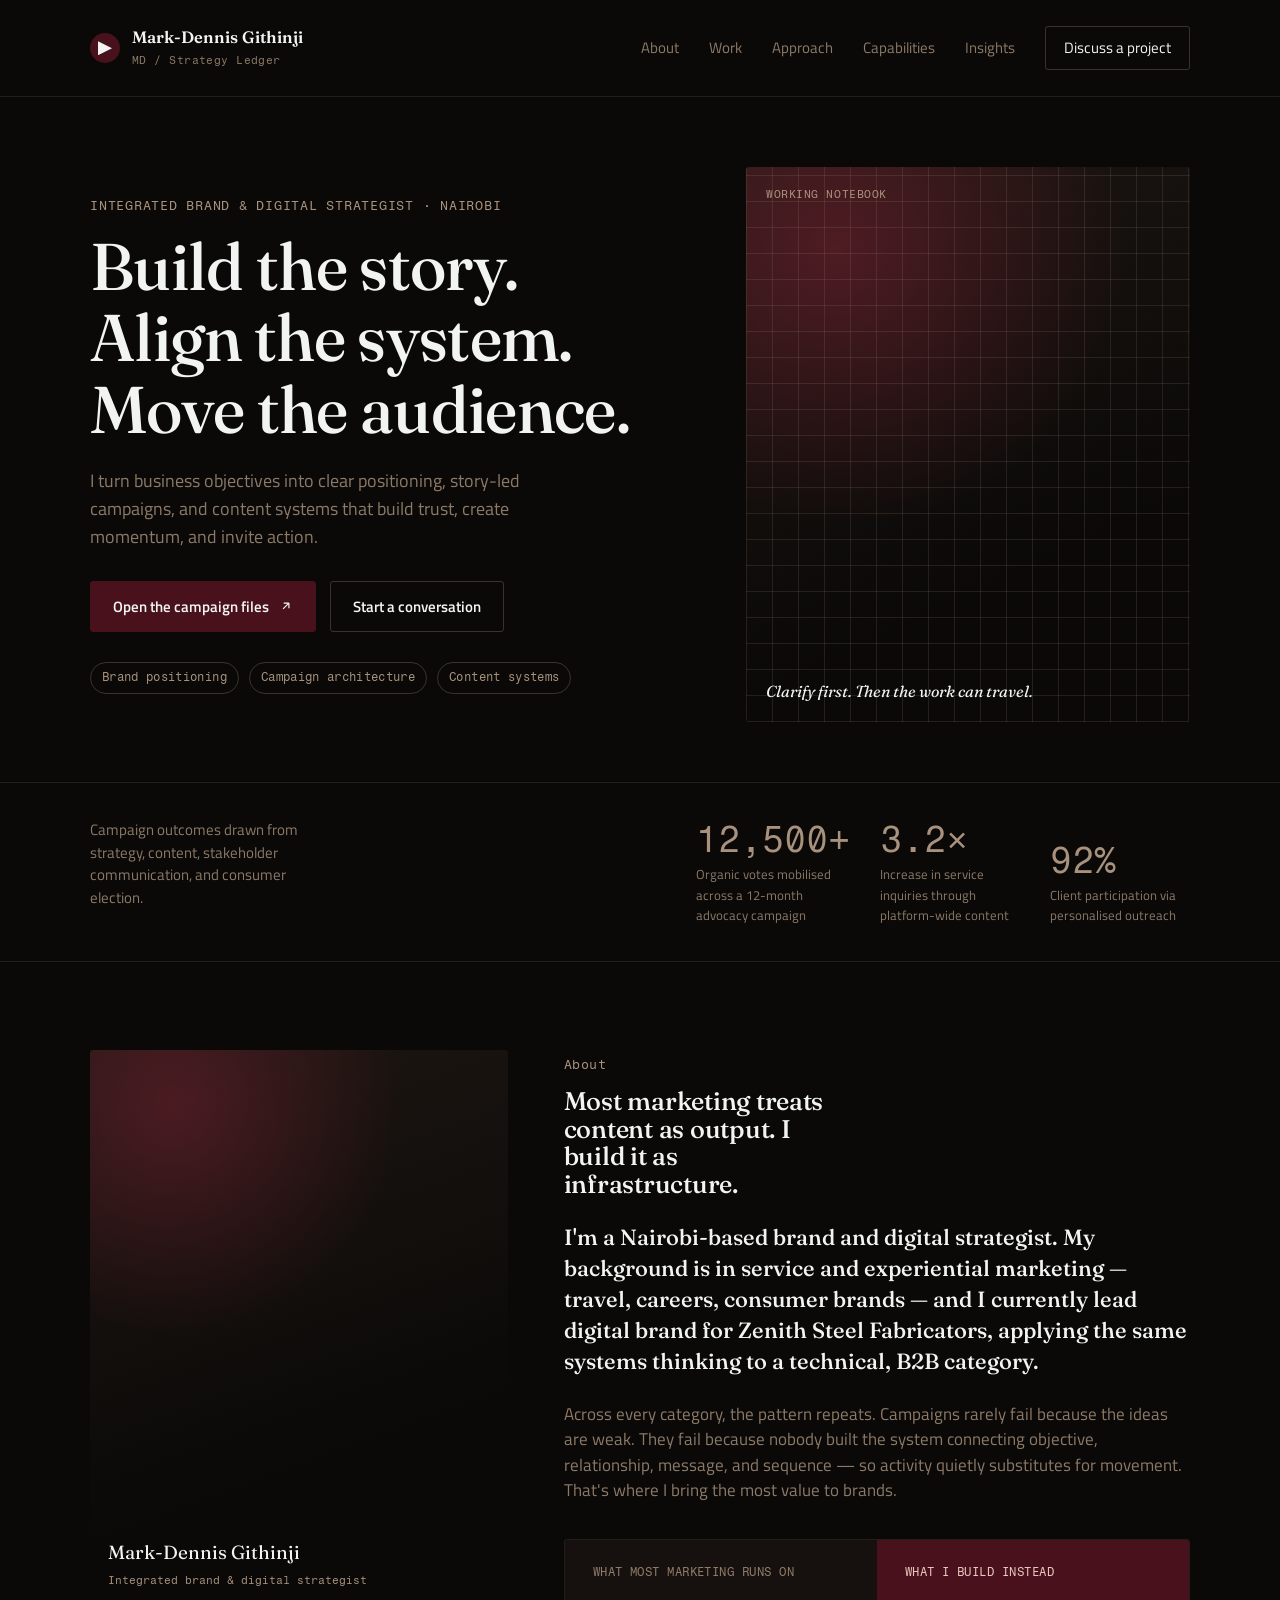
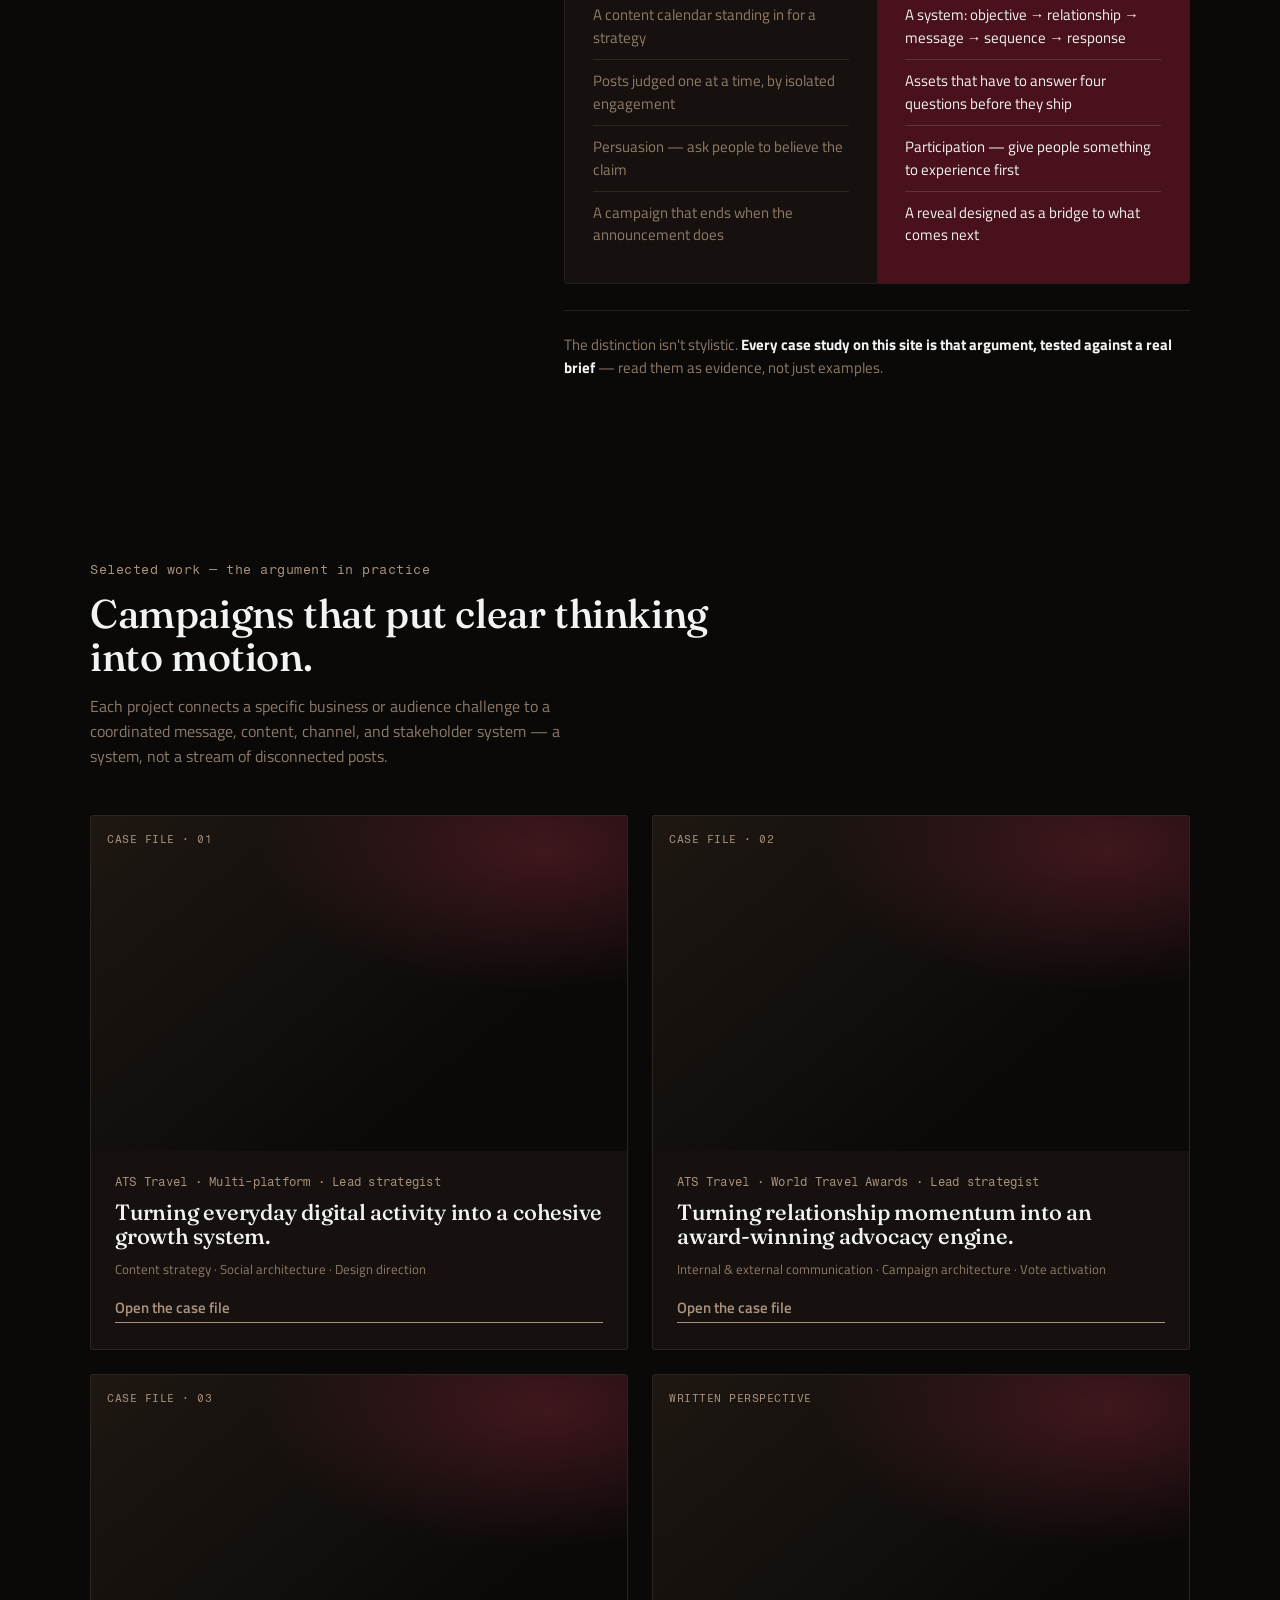
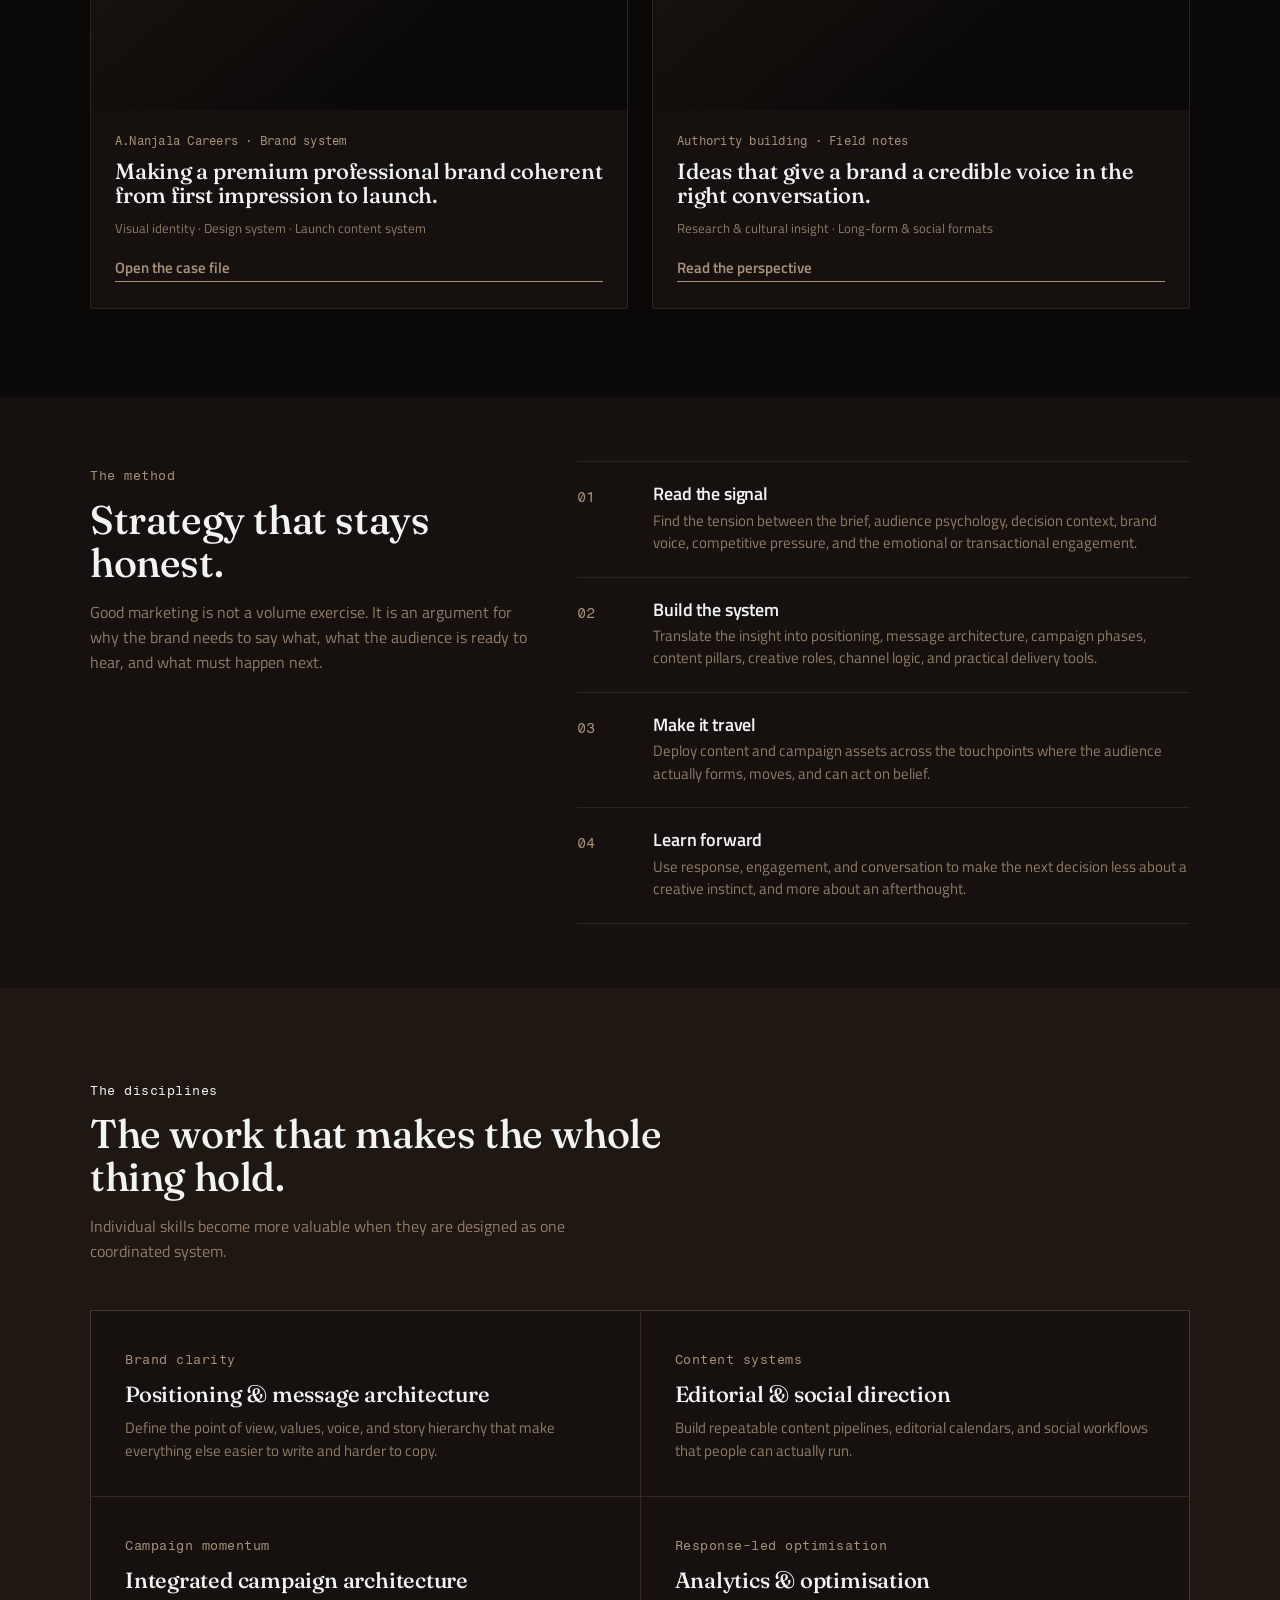
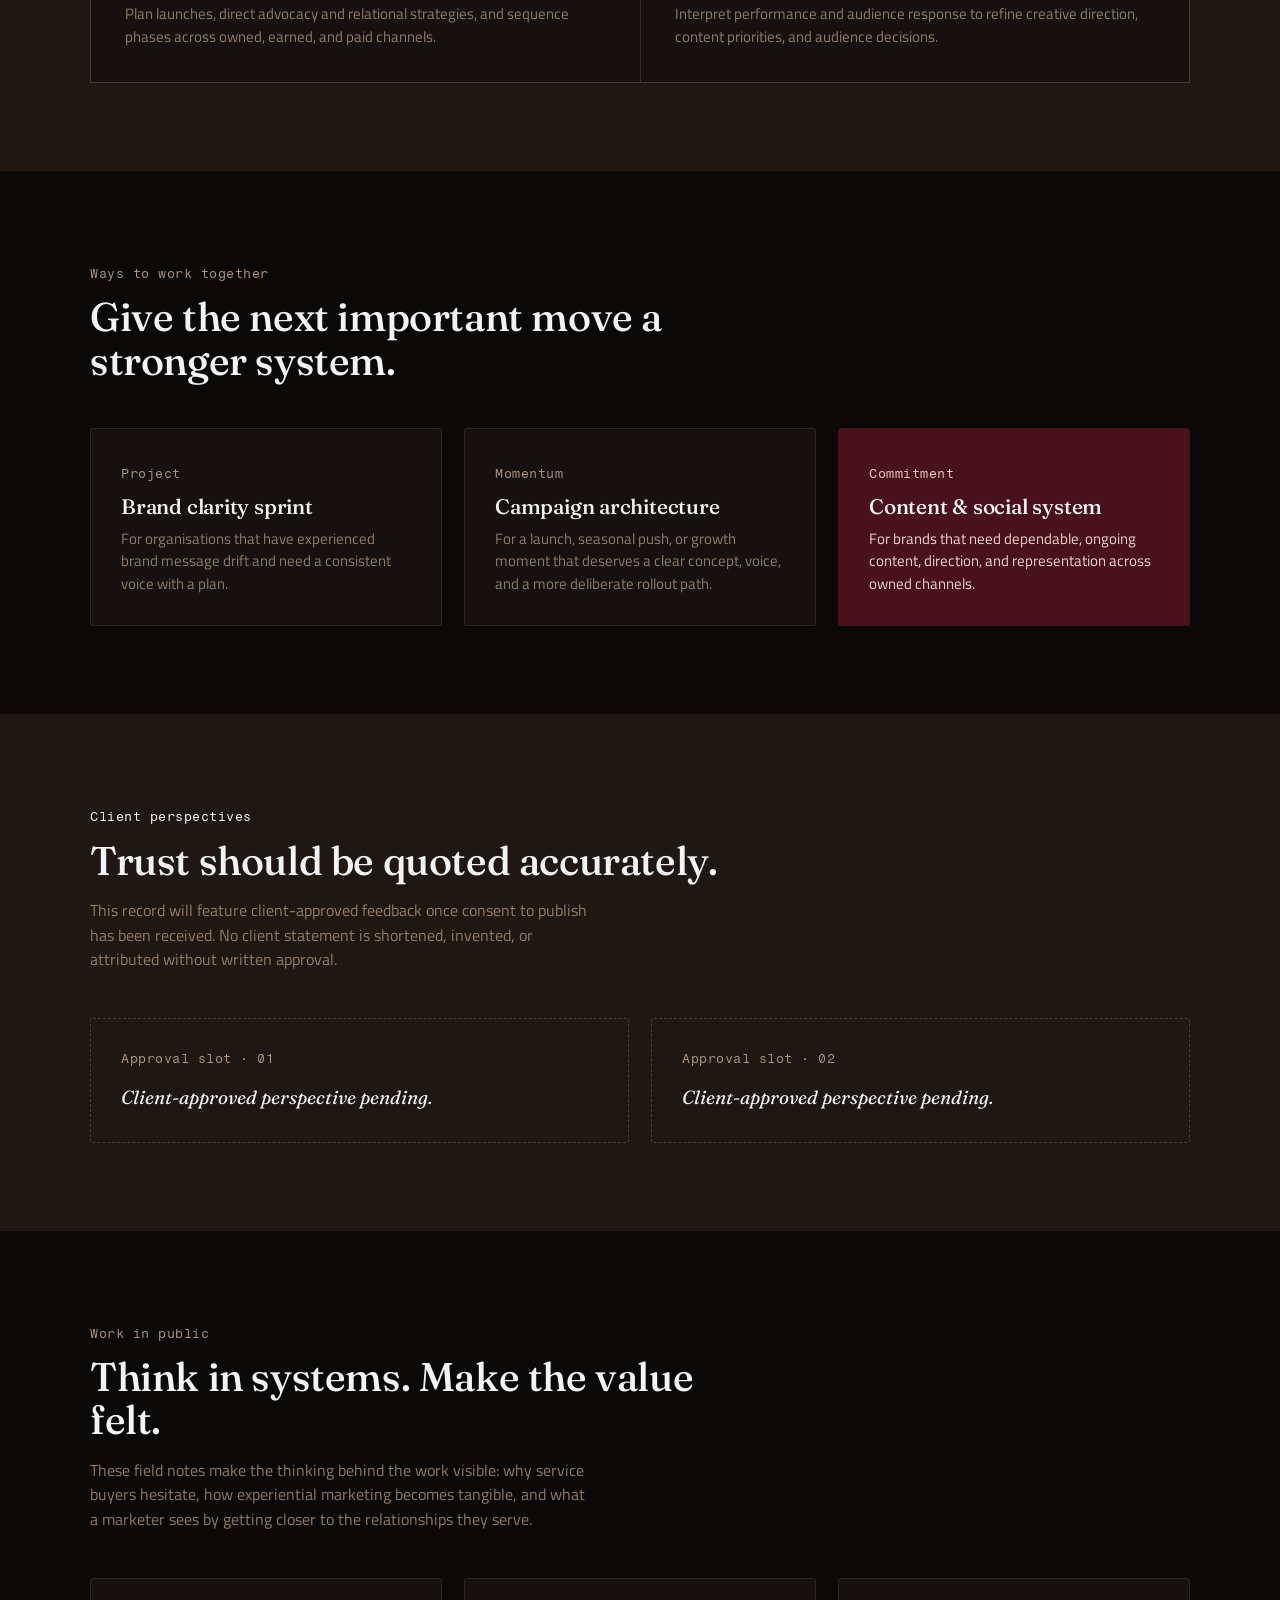
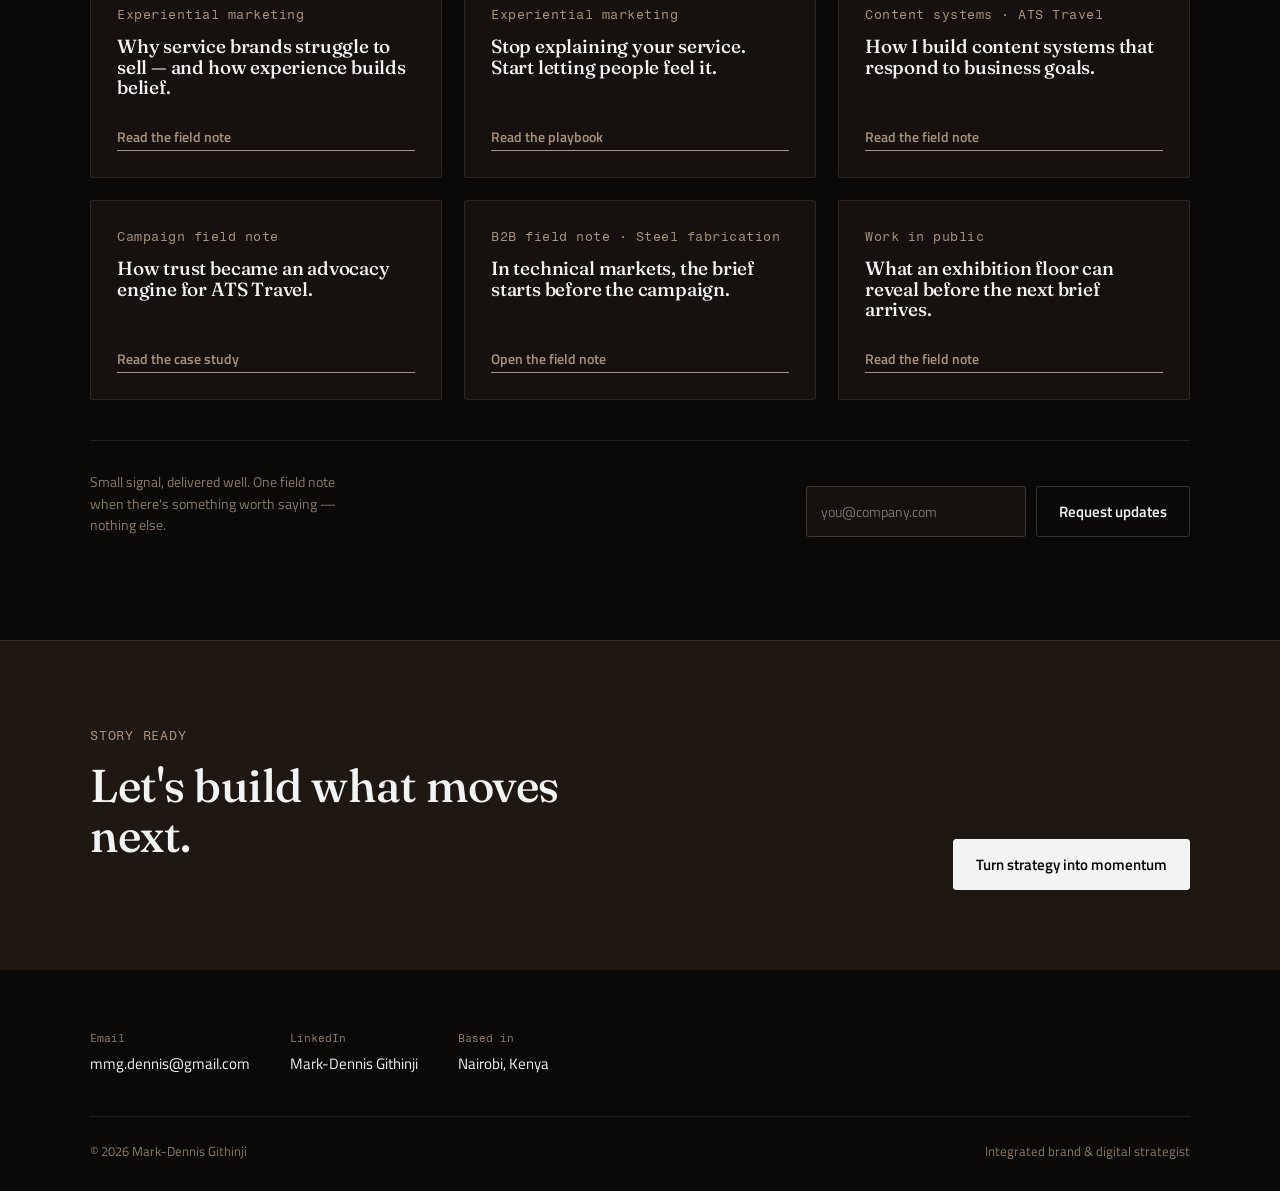
==== index.html @ 2096d9ed "Add files via upload" ====
<!DOCTYPE html>
<html lang="en">
<head>
<meta charset="UTF-8">
<meta name="viewport" content="width=device-width, initial-scale=1.0">
<link rel="icon" type="image/svg+xml" href="favicon.svg">
<title>Mark-Dennis Githinji — Integrated Brand &amp; Digital Strategist</title>
<meta name="description" content="Mark-Dennis Githinji is an integrated brand and digital strategist based in Nairobi, building positioning, story-led campaigns, and content systems that move audiences and hold up under scrutiny.">
<link rel="canonical" href="https://markdennisgithinji.com/">
<meta property="og:type" content="website">
<meta property="og:title" content="Mark-Dennis Githinji — Integrated Brand & Digital Strategist">
<meta property="og:description" content="Positioning, story-led campaigns, and content systems that build trust, create momentum, and invite action.">
<meta property="og:url" content="https://markdennisgithinji.com/">
<meta name="twitter:card" content="summary_large_image">
<link rel="stylesheet" href="styles.css">
<script type="application/ld+json">
{
  "@context": "https://schema.org",
  "@type": "Person",
  "name": "Mark-Dennis Githinji",
  "jobTitle": "Integrated Brand & Digital Strategist",
  "url": "https://markdennisgithinji.com/",
  "email": "mailto:mmg.dennis@gmail.com",
  "sameAs": ["https://www.linkedin.com/"]
}
</script>
</head>
<body>

<header class="site-header">
  <div class="wrap">
    <a href="index.html" class="brand">
      <span class="brand-mark" aria-hidden="true"></span>
      <span class="brand-text">
        <span class="brand-name">Mark-Dennis Githinji</span><br>
        <span class="brand-role">MD / Strategy Ledger</span>
      </span>
    </a>
    <nav class="main-nav" id="main-nav">
      <a href="#about">About</a>
      <a href="#work">Work</a>
      <a href="#approach">Approach</a>
      <a href="#capabilities">Capabilities</a>
      <a href="#insights">Insights</a>
      <a href="#contact" class="btn ghost" style="padding:10px 18px;">Discuss a project</a>
    </nav>
    <button class="nav-toggle" id="nav-toggle" aria-label="Toggle menu" aria-expanded="false" aria-controls="main-nav"><span></span></button>
  </div>
</header>

<section class="hero">
  <div class="wrap hero-grid">
    <div class="reveal">
      <p class="eyebrow" style="margin-bottom:16px;">Integrated brand &amp; digital strategist · Nairobi</p>
      <h1>Build the story.<br>Align the system.<br>Move the audience.</h1>
      <p class="hero-lede">I turn business objectives into clear positioning, story-led campaigns, and content systems that build trust, create momentum, and invite action.</p>
      <div class="hero-cta-row">
        <a href="#work" class="btn">Open the campaign files <svg viewBox="0 0 24 24" fill="none" stroke="currentColor" stroke-width="2"><path d="M7 17L17 7M17 7H8M17 7V16"/></svg></a>
        <a href="#contact" class="btn ghost">Start a conversation</a>
      </div>
      <div class="hero-tags">
        <span class="tag">Brand positioning</span>
        <span class="tag">Campaign architecture</span>
        <span class="tag">Content systems</span>
      </div>
    </div>
    <div class="hero-figure reveal d1">
      <span class="hero-figure-tag">Working notebook</span>
      <p class="hero-figure-note">Clarify first. Then the work can travel.</p>
    </div>
  </div>
</section>

<section class="evidence">
  <div class="wrap evidence-grid">
    <p class="evidence-intro">Campaign outcomes drawn from strategy, content, stakeholder communication, and consumer election.</p>
    <div class="stat reveal"><div class="stat-num" data-count="12500" data-suffix="+">12,500+</div><div class="stat-label">Organic votes mobilised across a 12-month advocacy campaign</div></div>
    <div class="stat reveal d1"><div class="stat-num" data-count="32" data-decimal="1" data-suffix="×">3.2×</div><div class="stat-label">Increase in service inquiries through platform-wide content</div></div>
    <div class="stat reveal d2"><div class="stat-num" data-count="92" data-suffix="%">92%</div><div class="stat-label">Client participation via personalised outreach</div></div>
  </div>
</section>

<section class="section" id="about">
  <div class="wrap about-row">
    <div class="about-figure reveal">
      <div class="about-figure-cap">
        <div class="name">Mark-Dennis Githinji</div>
        <div class="role">Integrated brand &amp; digital strategist</div>
      </div>
    </div>
    <div class="reveal d1">
      <span class="section-label">About</span>
      <h2 style="margin:12px 0 24px;max-width:16ch;">Most marketing treats content as output. I build it as infrastructure.</h2>
      <div class="about-bio">
        <p>I'm a Nairobi-based brand and digital strategist. My background is in service and experiential marketing — travel, careers, consumer brands — and I currently lead digital brand for Zenith Steel Fabricators, applying the same systems thinking to a technical, B2B category.</p>
        <p>Across every category, the pattern repeats. Campaigns rarely fail because the ideas are weak. They fail because nobody built the system connecting objective, relationship, message, and sequence — so activity quietly substitutes for movement. That's where I bring the most value to brands.</p>
      </div>

      <div class="contrast">
        <div class="contrast-col usual">
          <h4>What most marketing runs on</h4>
          <ul>
            <li>A content calendar standing in for a strategy</li>
            <li>Posts judged one at a time, by isolated engagement</li>
            <li>Persuasion — ask people to believe the claim</li>
            <li>A campaign that ends when the announcement does</li>
          </ul>
        </div>
        <div class="contrast-col mine">
          <h4>What I build instead</h4>
          <ul>
            <li>A system: objective → relationship → message → sequence → response</li>
            <li>Assets that have to answer four questions before they ship</li>
            <li>Participation — give people something to experience first</li>
            <li>A reveal designed as a bridge to what comes next</li>
          </ul>
        </div>
      </div>

      <p class="about-thesis-note">The distinction isn't stylistic. <strong>Every case study on this site is that argument, tested against a real brief</strong> — read them as evidence, not just examples.</p>
    </div>
  </div>
</section>

<section class="section" id="work">
  <div class="wrap">
    <div class="section-head">
      <span class="section-label">Selected work — the argument in practice</span>
      <h2>Campaigns that put clear thinking into motion.</h2>
      <p>Each project connects a specific business or audience challenge to a coordinated message, content, channel, and stakeholder system — a system, not a stream of disconnected posts.</p>
    </div>
    <div class="case-grid">

      <article class="case-tile reveal">
        <div class="case-tile-figure"><span class="case-tile-kicker">Case file · 01</span></div>
        <div class="case-tile-body">
          <span class="case-tile-client">ATS Travel · Multi-platform · Lead strategist</span>
          <h3>Turning everyday digital activity into a cohesive growth system.</h3>
          <p class="case-tile-tags">Content strategy · Social architecture · Design direction</p>
          <a href="work/ats-travel-digital.html" class="text-link">Open the case file</a>
        </div>
      </article>

      <article class="case-tile reveal d1">
        <div class="case-tile-figure"><span class="case-tile-kicker">Case file · 02</span></div>
        <div class="case-tile-body">
          <span class="case-tile-client">ATS Travel · World Travel Awards · Lead strategist</span>
          <h3>Turning relationship momentum into an award-winning advocacy engine.</h3>
          <p class="case-tile-tags">Internal &amp; external communication · Campaign architecture · Vote activation</p>
          <a href="work/ats-travel.html" class="text-link">Open the case file</a>
        </div>
      </article>

      <article class="case-tile reveal d2">
        <div class="case-tile-figure"><span class="case-tile-kicker">Case file · 03</span></div>
        <div class="case-tile-body">
          <span class="case-tile-client">A.Nanjala Careers · Brand system</span>
          <h3>Making a premium professional brand coherent from first impression to launch.</h3>
          <p class="case-tile-tags">Visual identity · Design system · Launch content system</p>
          <a href="work/a-nanjala-careers.html" class="text-link">Open the case file</a>
        </div>
      </article>

      <article class="case-tile reveal d3">
        <div class="case-tile-figure"><span class="case-tile-kicker">Written perspective</span></div>
        <div class="case-tile-body">
          <span class="case-tile-client">Authority building · Field notes</span>
          <h3>Ideas that give a brand a credible voice in the right conversation.</h3>
          <p class="case-tile-tags">Research &amp; cultural insight · Long-form &amp; social formats</p>
          <a href="#insights" class="text-link">Read the perspective</a>
        </div>
      </article>

    </div>
  </div>
</section>

<section class="section tight on-paper-dim" id="approach">
  <div class="wrap method-row">
    <div class="section-head reveal" style="margin-bottom:0;">
      <span class="section-label">The method</span>
      <h2>Strategy that stays honest.</h2>
      <p>Good marketing is not a volume exercise. It is an argument for why the brand needs to say what, what the audience is ready to hear, and what must happen next.</p>
    </div>
    <div class="method-list reveal d1">
      <div class="method-item"><span class="method-num">01</span><div><h4>Read the signal</h4><p>Find the tension between the brief, audience psychology, decision context, brand voice, competitive pressure, and the emotional or transactional engagement.</p></div></div>
      <div class="method-item"><span class="method-num">02</span><div><h4>Build the system</h4><p>Translate the insight into positioning, message architecture, campaign phases, content pillars, creative roles, channel logic, and practical delivery tools.</p></div></div>
      <div class="method-item"><span class="method-num">03</span><div><h4>Make it travel</h4><p>Deploy content and campaign assets across the touchpoints where the audience actually forms, moves, and can act on belief.</p></div></div>
      <div class="method-item"><span class="method-num">04</span><div><h4>Learn forward</h4><p>Use response, engagement, and conversation to make the next decision less about a creative instinct, and more about an afterthought.</p></div></div>
    </div>
  </div>
</section>

<section class="section on-navy" id="capabilities">
  <div class="wrap">
    <div class="section-head">
      <span class="section-label" style="color:var(--soft-on-navy);">The disciplines</span>
      <h2>The work that makes the whole thing hold.</h2>
      <p>Individual skills become more valuable when they are designed as one coordinated system.</p>
    </div>
    <div class="card-grid-2">
      <div class="card reveal">
        <span class="section-label">Brand clarity</span>
        <h3>Positioning &amp; message architecture</h3>
        <p>Define the point of view, values, voice, and story hierarchy that make everything else easier to write and harder to copy.</p>
      </div>
      <div class="card reveal d1">
        <span class="section-label">Content systems</span>
        <h3>Editorial &amp; social direction</h3>
        <p>Build repeatable content pipelines, editorial calendars, and social workflows that people can actually run.</p>
      </div>
      <div class="card reveal d2">
        <span class="section-label">Campaign momentum</span>
        <h3>Integrated campaign architecture</h3>
        <p>Plan launches, direct advocacy and relational strategies, and sequence phases across owned, earned, and paid channels.</p>
      </div>
      <div class="card reveal d3">
        <span class="section-label">Response-led optimisation</span>
        <h3>Analytics &amp; optimisation</h3>
        <p>Interpret performance and audience response to refine creative direction, content priorities, and audience decisions.</p>
      </div>
    </div>
  </div>
</section>

<section class="section">
  <div class="wrap">
    <div class="section-head">
      <span class="section-label">Ways to work together</span>
      <h2>Give the next important move a stronger system.</h2>
    </div>
    <div class="engage-grid">
      <div class="engage-card reveal">
        <span class="section-label">Project</span>
        <h3>Brand clarity sprint</h3>
        <p>For organisations that have experienced brand message drift and need a consistent voice with a plan.</p>
      </div>
      <div class="engage-card reveal d1">
        <span class="section-label">Momentum</span>
        <h3>Campaign architecture</h3>
        <p>For a launch, seasonal push, or growth moment that deserves a clear concept, voice, and a more deliberate rollout path.</p>
      </div>
      <div class="engage-card feature reveal d2">
        <span class="section-label">Commitment</span>
        <h3>Content &amp; social system</h3>
        <p>For brands that need dependable, ongoing content, direction, and representation across owned channels.</p>
      </div>
    </div>
  </div>
</section>

<section class="section on-navy">
  <div class="wrap">
    <div class="section-head">
      <span class="section-label" style="color:var(--soft-on-navy);">Client perspectives</span>
      <h2>Trust should be quoted accurately.</h2>
      <p>This record will feature client-approved feedback once consent to publish has been received. No client statement is shortened, invented, or attributed without written approval.</p>
    </div>
    <div class="testi-grid">
      <div class="testi-card reveal">
        <span class="section-label">Approval slot · 01</span>
        <p>Client-approved perspective pending.</p>
      </div>
      <div class="testi-card reveal d1">
        <span class="section-label">Approval slot · 02</span>
        <p>Client-approved perspective pending.</p>
      </div>
    </div>
  </div>
</section>

<section class="section" id="insights">
  <div class="wrap">
    <div class="section-head">
      <span class="section-label">Work in public</span>
      <h2>Think in systems. Make the value felt.</h2>
      <p>These field notes make the thinking behind the work visible: why service buyers hesitate, how experiential marketing becomes tangible, and what a marketer sees by getting closer to the relationships they serve.</p>
    </div>
    <div class="insight-grid">
      <article class="insight-tile reveal">
        <span class="section-label">Experiential marketing</span>
        <h3>Why service brands struggle to sell — and how experience builds belief.</h3>
        <a href="insights/belief-loop-service-marketing.html" class="text-link">Read the field note</a>
      </article>
      <article class="insight-tile reveal d1">
        <span class="section-label">Experiential marketing</span>
        <h3>Stop explaining your service. Start letting people feel it.</h3>
        <a href="insights/six-step-experiential-playbook.html" class="text-link">Read the playbook</a>
      </article>
      <article class="insight-tile reveal d2">
        <span class="section-label">Content systems · ATS Travel</span>
        <h3>How I build content systems that respond to business goals.</h3>
        <a href="insights/content-systems-business-goals.html" class="text-link">Read the field note</a>
      </article>
      <article class="insight-tile reveal d3">
        <span class="section-label">Campaign field note</span>
        <h3>How trust became an advocacy engine for ATS Travel.</h3>
        <a href="work/ats-travel.html" class="text-link">Read the case study</a>
      </article>
      <article class="insight-tile reveal">
        <span class="section-label">B2B field note · Steel fabrication</span>
        <h3>In technical markets, the brief starts before the campaign.</h3>
        <a href="insights/steel-fabrication-field-note.html" class="text-link">Open the field note</a>
      </article>
      <article class="insight-tile reveal d1">
        <span class="section-label">Work in public</span>
        <h3>What an exhibition floor can reveal before the next brief arrives.</h3>
        <a href="insights/steel-fabrication-field-note.html" class="text-link">Read the field note</a>
      </article>
    </div>

    <div class="signal-row">
      <p>Small signal, delivered well. One field note when there's something worth saying — nothing else.</p>
      <form class="signal-form" id="signal-form">
        <input type="email" required placeholder="you@company.com" aria-label="Email address">
        <button type="submit" class="btn ghost">Request updates</button>
        <span class="form-note" id="signal-note">Noted — thank you.</span>
      </form>
    </div>
  </div>
</section>

<section class="closing" id="contact">
  <div class="wrap">
    <span class="eyebrow">Story ready</span>
    <div class="closing-row reveal">
      <h2>Let's build what moves next.</h2>
      <a href="mailto:mmg.dennis@gmail.com" class="btn on-rust">Turn strategy into momentum</a>
    </div>
  </div>
</section>

<section class="contact-strip">
  <div class="wrap">
    <div class="contact-row">
      <div><span class="contact-label">Email</span><a href="mailto:mmg.dennis@gmail.com">mmg.dennis@gmail.com</a></div>
      <div><span class="contact-label">LinkedIn</span><a href="#">Mark-Dennis Githinji</a></div>
      <div><span class="contact-label">Based in</span>Nairobi, Kenya</div>
    </div>
    <div class="site-footer">
      <span>© 2026 Mark-Dennis Githinji</span>
      <span>Integrated brand &amp; digital strategist</span>
    </div>
  </div>
</section>

<script src="script.js"></script>
</body>
</html>
---- styles.css ----
/* ============================================================
   MARK-DENNIS GITHINJI — STRATEGY LEDGER (dark direction)
   Shared design system. One file, every page reads it.
   ============================================================ */

@import url('https://fonts.googleapis.com/css2?family=Fraunces:ital,opsz,wght@0,9..144,400;0,9..144,500;0,9..144,600;0,9..144,700;0,9..144,900;1,9..144,500&family=Titillium+Web:wght@400;600;700&family=Fragment+Mono&display=swap');

:root{
  --bg: #0A0908;          /* base background, everywhere */
  --panel1: #16110E;      /* first elevation — cards, alternating sections */
  --panel2: #1E1712;      /* second elevation — deeper panels, framework boxes */
  --bone: #F2F4F3;        /* primary text on dark */
  --muted: #A9927D;       /* Grullo — accent text: labels, links, numbers */
  --muted-dim: rgba(169,146,125,0.82); /* Grullo, dimmed — secondary body copy (legible on near-black; Umber itself is too dark for text) */
  --umber: #5E503F;       /* Umber — structural only: hairlines, dividers. Never used for text. */
  --wine: #49111C;        /* Dark Sienna — fills: buttons, blocks, rare accents */
  --wine-bright: #7A2233; /* hover state for wine fills */
  --hair: rgba(169,146,125,0.16);   /* hairline borders, grullo-tinted */
  --hair-strong: rgba(169,146,125,0.30);

  --serif: 'Fraunces', Georgia, serif;
  --sans: 'Titillium Web', -apple-system, Segoe UI, sans-serif;
  --mono: 'Fragment Mono', 'SF Mono', monospace;

  --wrap: 1180px;
  --radius: 3px;
}

*{ box-sizing: border-box; }
html{ scroll-behavior: smooth; }
@media (prefers-reduced-motion: reduce){
  html{ scroll-behavior: auto; }
  *{ animation-duration: .001ms !important; transition-duration: .001ms !important; }
}

body{
  margin: 0;
  background: var(--bg);
  color: var(--bone);
  font-family: var(--sans);
  font-size: 17px;
  line-height: 1.55;
  -webkit-font-smoothing: antialiased;
}

img{ max-width: 100%; display: block; }
a{ color: inherit; text-decoration: none; }
a:focus-visible, button:focus-visible, input:focus-visible{
  outline: 2px solid var(--muted);
  outline-offset: 3px;
}

h1,h2,h3,h4{
  font-family: var(--serif);
  font-weight: 500;
  line-height: 1.08;
  margin: 0;
  letter-spacing: -0.01em;
  color: var(--bone);
}
p{ margin: 0 0 1.1em; }
p:last-child{ margin-bottom: 0; }

.wrap{ max-width: var(--wrap); margin: 0 auto; padding: 0 40px; }
@media (max-width: 720px){ .wrap{ padding: 0 22px; } }

.eyebrow{
  font-family: var(--mono);
  font-size: 12.5px;
  letter-spacing: 0.06em;
  text-transform: uppercase;
  color: var(--muted);
}
.section-label{
  font-family: var(--mono);
  font-size: 12.5px;
  color: var(--muted);
  letter-spacing: 0.04em;
}

/* ---------- scroll reveal ---------- */
.reveal{ opacity: 0; transform: translateY(26px); transition: opacity .7s ease, transform .7s ease; }
.reveal.in{ opacity: 1; transform: translateY(0); }
.reveal.d1{ transition-delay: .08s; }
.reveal.d2{ transition-delay: .16s; }
.reveal.d3{ transition-delay: .24s; }
.reveal.d4{ transition-delay: .32s; }

/* ---------- buttons ---------- */
.btn{
  display: inline-flex; align-items: center; gap: 10px;
  font-family: var(--sans); font-size: 15px; font-weight: 600;
  padding: 13px 22px; border-radius: var(--radius);
  border: 1px solid var(--wine); background: var(--wine); color: var(--bone);
  cursor: pointer;
  transition: background .15s ease, color .15s ease, border-color .15s ease;
}
.btn:hover{ background: var(--wine-bright); border-color: var(--wine-bright); }
.btn.ghost{ background: transparent; color: var(--bone); border-color: var(--hair-strong); }
.btn.ghost:hover{ background: var(--bone); color: var(--bg); border-color: var(--bone); }
.btn.on-rust{ background: var(--bone); border-color: var(--bone); color: var(--bg); }
.btn.on-rust:hover{ background: var(--muted); border-color: var(--muted); color: var(--bg); }
.btn svg{ width: 14px; height: 14px; transition: transform .15s ease; }
.btn:hover svg{ transform: translate(2px,-2px); }

.text-link{
  display: inline-flex; align-items: center; gap: 7px;
  font-weight: 600; font-size: 14.5px;
  border-bottom: 1px solid currentColor; padding-bottom: 2px;
  color: var(--muted);
}

/* ---------- header ---------- */
.site-header{ padding: 26px 0; border-bottom: 1px solid var(--hair); }
.site-header .wrap{ display: flex; align-items: center; justify-content: space-between; gap: 24px; }
.brand{ display: flex; align-items: center; gap: 12px; }
.brand-mark{ width: 30px; height: 30px; background: var(--wine); border-radius: 50%; flex-shrink: 0; position: relative; }
.brand-mark::after{ content:''; position:absolute; inset: 8px; background: var(--bone); clip-path: polygon(0 0, 100% 50%, 0 100%); }
.brand-text{ line-height: 1.25; }
.brand-name{ font-family: var(--serif); font-size: 16.5px; font-weight: 600; }
.brand-role{ font-family: var(--mono); font-size: 11px; color: var(--muted-dim); letter-spacing: .04em; }
.brand-role a{ color: inherit; }
.brand-role a:hover{ color: var(--muted); }

.main-nav{ display: flex; align-items: center; gap: 30px; }
.main-nav a{ font-size: 14.5px; font-weight: 500; color: var(--muted-dim); }
.main-nav a:hover{ color: var(--bone); }
.nav-toggle{ display: none; background: none; border: none; cursor: pointer; width: 34px; height: 34px; padding: 0; }
.nav-toggle span, .nav-toggle::before, .nav-toggle::after{
  content: ''; display: block; height: 2px; background: var(--bone); margin: 7px 6px;
  transition: transform .2s ease, opacity .2s ease;
}
.back-link{ display: inline-flex; align-items: center; gap: 8px; font-size: 14px; font-weight: 500; color: var(--muted-dim); }
.back-link:hover{ color: var(--muted); }

@media (max-width: 780px){
  .main-nav{
    position: fixed; inset: 0 0 auto 0; top: 78px; background: var(--bg);
    flex-direction: column; align-items: flex-start; padding: 24px 22px 30px;
    border-bottom: 1px solid var(--hair);
    transform: translateY(-8px); opacity: 0; visibility: hidden;
    transition: opacity .18s ease, transform .18s ease, visibility .18s;
  }
  .main-nav.open{ opacity: 1; visibility: visible; transform: translateY(0); }
  .main-nav a{ padding: 8px 0; font-size: 17px; }
  .nav-toggle{ display: block; }
}

/* ---------- hero (home) ---------- */
.hero{ padding: 70px 0 60px; }
.hero-grid{ display: grid; grid-template-columns: 1.15fr 0.85fr; gap: 56px; align-items: center; }
.hero h1{ font-size: clamp(40px, 5.6vw, 66px); margin-bottom: 22px; }
.hero-lede{ font-size: 18px; color: var(--muted-dim); max-width: 46ch; margin-bottom: 30px; }
.hero-cta-row{ display: flex; gap: 14px; flex-wrap: wrap; margin-bottom: 30px; }
.hero-tags{ display: flex; gap: 10px; flex-wrap: wrap; }
.tag{ font-family: var(--mono); font-size: 11.5px; letter-spacing: .03em; padding: 6px 11px; border: 1px solid var(--hair-strong); border-radius: 20px; color: var(--muted); }
.hero-figure{
  aspect-ratio: 4/5; border-radius: var(--radius); position: relative; overflow: hidden;
  background: radial-gradient(120% 90% at 20% 15%, rgba(122,34,51,.55), transparent 55%), linear-gradient(155deg, var(--panel2), var(--bg) 70%);
}
.hero-figure::before{
  content:''; position:absolute; inset:0;
  background-image: repeating-linear-gradient(0deg, var(--hair) 0px, var(--hair) 1px, transparent 1px, transparent 26px),
                     repeating-linear-gradient(90deg, var(--hair) 0px, var(--hair) 1px, transparent 1px, transparent 26px);
}
.hero-figure-note{ position: absolute; left: 20px; right: 20px; bottom: 20px; color: var(--bone); font-family: var(--serif); font-style: italic; font-size: 16px; line-height: 1.35; }
.hero-figure-tag{ position: absolute; top: 20px; left: 20px; font-family: var(--mono); font-size: 10.5px; letter-spacing: .05em; color: var(--muted); text-transform: uppercase; }

/* ---------- evidence bar ---------- */
.evidence{ border-top: 1px solid var(--hair); border-bottom: 1px solid var(--hair); padding: 36px 0; }
.evidence-grid{ display: grid; grid-template-columns: 1fr repeat(3, auto); gap: 30px; align-items: end; }
.evidence-intro{ max-width: 30ch; color: var(--muted-dim); font-size: 14.5px; }
.stat{ text-align: left; }
.stat-num{ font-family: var(--mono); font-size: clamp(28px,3vw,36px); color: var(--muted); line-height: 1; }
.stat-label{ font-size: 13px; color: var(--muted-dim); max-width: 20ch; margin-top: 6px; }
@media (max-width: 860px){ .evidence-grid{ grid-template-columns: 1fr 1fr; } .evidence-intro{ grid-column: 1 / -1; max-width: none; } }

/* ---------- generic section ---------- */
.section{ padding: 88px 0; }
.section.tight{ padding: 64px 0; }
.section-head{ max-width: 640px; margin-bottom: 46px; }
.section-head h2{ font-size: clamp(28px,3.4vw,40px); margin-top: 10px; }
.section-head p{ color: var(--muted-dim); margin-top: 16px; font-size: 16px; max-width: 56ch; }
.section.on-navy{ background: var(--panel2); }
.section.on-paper-dim{ background: var(--panel1); }

/* ---------- about ---------- */
.about-row{ display: grid; grid-template-columns: 0.8fr 1.2fr; gap: 56px; align-items: start; }
.about-figure{
  aspect-ratio: 3/4; border-radius: var(--radius); position: relative; overflow: hidden;
  background: radial-gradient(90% 70% at 20% 10%, rgba(122,34,51,.5), transparent 60%), linear-gradient(160deg, var(--panel2), var(--bg) 70%);
}
.about-figure-cap{ position:absolute; left:18px; bottom:18px; right: 18px; color: var(--bone); }
.about-figure-cap .name{ font-family: var(--serif); font-size: 19px; }
.about-figure-cap .role{ font-family: var(--mono); font-size: 11px; color: var(--muted); margin-top: 4px; }
.about-bio p{ font-size: 16.5px; color: var(--muted-dim); }
.about-bio p:first-child{ font-family: var(--serif); font-size: 22px; color: var(--bone); font-weight: 500; line-height: 1.4; }
.about-thesis-note{ font-size: 15px; color: var(--muted-dim); margin-top: 26px; padding-top: 22px; border-top: 1px solid var(--hair); }
.about-thesis-note strong{ color: var(--bone); }

.contrast{ display: grid; grid-template-columns: 1fr 1fr; margin-top: 36px; border: 1px solid var(--hair); border-radius: var(--radius); overflow: hidden; }
.contrast-col{ padding: 26px 28px; }
.contrast-col.usual{ background: var(--panel1); }
.contrast-col.mine{ background: var(--wine); }
.contrast-col h4{ font-family: var(--mono); font-size: 11.5px; letter-spacing: .04em; text-transform: uppercase; margin-bottom: 16px; }
.contrast-col.usual h4{ color: var(--muted-dim); }
.contrast-col.mine h4{ color: #E9C6BF; }
.contrast-col ul{ margin: 0; padding: 0; list-style: none; }
.contrast-col li{ font-size: 14.5px; padding: 10px 0; border-top: 1px solid var(--hair); }
.contrast-col.mine li{ border-top: 1px solid rgba(242,244,243,.14); color: var(--bone); }
.contrast-col.usual li{ color: var(--muted-dim); }
.contrast-col li:first-child{ border-top: none; }
@media (max-width: 780px){ .about-row{ grid-template-columns: 1fr; } .contrast{ grid-template-columns: 1fr; } }

/* ---------- case tiles (home) ---------- */
.case-grid{ display: grid; grid-template-columns: 1fr 1fr; gap: 24px; }
.case-tile{ border: 1px solid var(--hair); border-radius: var(--radius); overflow: hidden; background: var(--panel1); display: flex; flex-direction: column; transition: border-color .2s ease, transform .2s ease; }
.case-tile:hover{ border-color: var(--hair-strong); transform: translateY(-3px); }
.case-tile-figure{ aspect-ratio: 16/10; position: relative; background: radial-gradient(90% 70% at 85% 10%, rgba(122,34,51,.45), transparent 60%), linear-gradient(140deg, var(--panel2), var(--bg) 75%); }
.case-tile-kicker{ position: absolute; left: 16px; top: 16px; font-family: var(--mono); font-size: 10.5px; letter-spacing: .05em; color: var(--muted); text-transform: uppercase; }
.case-tile-body{ padding: 22px 24px 26px; flex: 1; display: flex; flex-direction: column; }
.case-tile-client{ font-family: var(--mono); font-size: 12px; color: var(--muted); margin-bottom: 10px; letter-spacing: .02em; }
.case-tile h3{ font-size: 22px; margin-bottom: 12px; }
.case-tile-tags{ color: var(--muted-dim); font-size: 12.5px; margin-bottom: 18px; line-height: 1.5; }
.case-tile .text-link{ margin-top: auto; }
@media (max-width: 860px){ .case-grid{ grid-template-columns: 1fr; } }

/* ---------- method / numbered sequence ---------- */
.method-row{ display: grid; grid-template-columns: 1fr 1.4fr; gap: 50px; }
.method-list{ border-top: 1px solid var(--hair); }
.method-item{ display: grid; grid-template-columns: 56px 1fr; gap: 20px; padding: 22px 0; border-bottom: 1px solid var(--hair); }
.method-num{ font-family: var(--mono); color: var(--muted); font-size: 15px; padding-top: 2px; }
.method-item h4{ font-size: 18px; margin-bottom: 6px; font-family: var(--sans); font-weight: 600; }
.method-item p{ color: var(--muted-dim); font-size: 14.5px; }
@media (max-width: 860px){ .method-row{ grid-template-columns: 1fr; gap: 20px; } }

/* ---------- capability / two-col cards ---------- */
.card-grid-2{ display: grid; grid-template-columns: 1fr 1fr; gap: 1px; background: var(--hair); border: 1px solid var(--hair); }
.card{ background: var(--panel1); padding: 34px; }
.card h3{ font-size: 22px; margin: 12px 0 10px; }
.card p{ color: var(--muted-dim); font-size: 14.5px; }
@media (max-width: 780px){ .card-grid-2{ grid-template-columns: 1fr; } }

/* ---------- engagement cards ---------- */
.engage-grid{ display: grid; grid-template-columns: repeat(3,1fr); gap: 22px; }
.engage-card{ border: 1px solid var(--hair); border-radius: var(--radius); padding: 30px; background: var(--panel1); }
.engage-card.feature{ background: var(--wine); border-color: var(--wine); }
.engage-card.feature .section-label{ color: #E9C6BF; }
.engage-card h3{ font-size: 21px; margin: 10px 0 10px; }
.engage-card p{ font-size: 14.5px; color: var(--muted-dim); }
.engage-card.feature p{ color: #EAD3CD; }
@media (max-width: 860px){ .engage-grid{ grid-template-columns: 1fr; } }

/* ---------- testimonial / pending ---------- */
.testi-grid{ display: grid; grid-template-columns: 1fr 1fr; gap: 22px; }
.testi-card{ border: 1px dashed var(--hair-strong); border-radius: var(--radius); padding: 30px; }
.testi-card .section-label{ margin-bottom: 14px; display:block; }
.testi-card p{ font-family: var(--serif); font-style: italic; font-size: 19px; color: var(--bone); }
@media (max-width: 780px){ .testi-grid{ grid-template-columns: 1fr; } }

/* ---------- insight tiles ---------- */
.insight-grid{ display: grid; grid-template-columns: repeat(3,1fr); gap: 22px; }
.insight-tile{ border: 1px solid var(--hair); border-radius: var(--radius); padding: 26px; background: var(--panel1); display: flex; flex-direction: column; min-height: 200px; transition: border-color .2s ease, transform .2s ease; }
.insight-tile:hover{ border-color: var(--hair-strong); transform: translateY(-3px); }
.insight-tile .section-label{ margin-bottom: 12px; }
.insight-tile h3{ font-size: 19px; margin-bottom: 14px; flex: 1; }
.insight-tile .text-link{ font-size: 13.5px; }
@media (max-width: 860px){ .insight-grid{ grid-template-columns: 1fr; } }

.signal-row{ margin-top: 40px; border-top: 1px solid var(--hair); padding-top: 30px; display: flex; justify-content: space-between; align-items: center; gap: 24px; flex-wrap: wrap; }
.signal-row p{ font-size: 14px; color: var(--muted-dim); max-width: 34ch; }
.signal-form{ display: flex; gap: 10px; }
.signal-form input{ font-family: var(--sans); font-size: 14px; padding: 12px 14px; border: 1px solid var(--hair-strong); border-radius: var(--radius); background: var(--panel1); color: var(--bone); min-width: 220px; }
.signal-form .form-note{ font-size: 13px; color: var(--muted); align-self: center; display:none; }

/* ---------- closing cta ---------- */
.closing{ background: var(--panel2); padding: 80px 0; border-top: 1px solid var(--hair); }
.closing h2{ font-size: clamp(30px,4vw,46px); margin: 14px 0 30px; max-width: 16ch; }
.closing-row{ display: flex; justify-content: space-between; align-items: flex-end; gap: 30px; flex-wrap: wrap; }

.contact-strip{ background: var(--bg); padding: 60px 0 30px; }
.contact-row{ display: flex; gap: 40px; flex-wrap: wrap; font-size: 14.5px; }
.contact-row a:hover{ color: var(--muted); }
.contact-label{ display:block; font-family: var(--mono); font-size: 11px; color: var(--muted-dim); margin-bottom: 6px; }
.site-footer{ border-top: 1px solid var(--hair); margin-top: 40px; padding-top: 24px; display: flex; justify-content: space-between; font-size: 13px; color: var(--muted-dim); flex-wrap: wrap; gap: 10px; }

/* ============================================================
   ARTICLE PAGES (case studies + insights)
   ============================================================ */
.article-hero{ padding: 46px 0 50px; }
.article-hero-grid{ display: grid; grid-template-columns: 1.05fr .95fr; gap: 46px; align-items: start; }
.article-kicker{ font-family: var(--mono); font-size: 12.5px; color: var(--muted); letter-spacing: .04em; margin-bottom: 14px; }
.article-tags{ font-family: var(--mono); font-size: 11.5px; color: var(--muted-dim); letter-spacing: .03em; margin-bottom: 18px; text-transform: uppercase; }
.article-hero h1{ font-size: clamp(34px,4.6vw,52px); margin-bottom: 18px; }
.article-hero .lede{ font-size: 17px; color: var(--muted-dim); max-width: 52ch; }
.article-meta-line{ margin-top: 22px; font-size: 13.5px; color: var(--muted-dim); display: flex; gap: 10px; flex-wrap: wrap; }
.article-meta-line .sep{ opacity: .5; }
.article-meta-line a{ color: var(--muted); font-weight: 600; }

.article-figure{ aspect-ratio: 4/3; border-radius: var(--radius); position: relative; overflow: hidden;
  background: radial-gradient(100% 80% at 80% 15%, rgba(122,34,51,.45), transparent 60%), linear-gradient(150deg, var(--panel2), var(--bg) 70%); }
.article-figure-cap{ position: absolute; left:0; right:0; bottom:0; background: rgba(10,9,8,.88); color: var(--bone); font-family: var(--mono); font-size: 11px; letter-spacing: .04em; padding: 12px 16px; text-transform: uppercase; }

.meta-strip{ border-top: 1px solid var(--hair); border-bottom: 1px solid var(--hair); padding: 26px 0; display: grid; grid-template-columns: repeat(3,1fr); gap: 30px; }
.meta-strip .section-label{ margin-bottom: 8px; display:block; }
.meta-strip .val{ font-size: 15px; }
.meta-strip ul{ margin: 0; padding-left: 18px; font-size: 14.5px; color: var(--muted-dim); }
.meta-strip li{ margin-bottom: 3px; }
@media (max-width: 780px){ .meta-strip{ grid-template-columns: 1fr; } .article-hero-grid{ grid-template-columns: 1fr; } }

.brief-row{ display: grid; grid-template-columns: 1fr 300px; gap: 50px; padding: 70px 0; }
.brief-row p{ font-family: var(--serif); font-size: 24px; line-height: 1.4; font-weight: 500; }
.opportunity-box{ border-left: 2px solid var(--wine); padding-left: 20px; align-self: start; }
.opportunity-box .section-label{ display:block; margin-bottom: 10px; }
.opportunity-box p{ font-family: var(--sans); font-size: 14.5px; color: var(--muted-dim); font-weight: 400; }
@media (max-width: 860px){ .brief-row{ grid-template-columns: 1fr; padding: 50px 0; } }

.system-cols{ display: grid; grid-template-columns: repeat(3,1fr); gap: 1px; background: var(--hair); border-top: 1px solid var(--hair); border-bottom: 1px solid var(--hair); margin-top: 40px; }
.system-col{ background: var(--panel2); padding: 28px; }
.system-col h4{ font-family: var(--sans); font-weight: 600; font-size: 17px; margin: 10px 0 12px; }
.system-col p{ font-size: 14px; color: var(--muted-dim); margin-bottom: 14px; }
.system-col ul{ margin: 0; padding: 0; list-style: none; }
.system-col li{ font-size: 13.5px; color: var(--muted-dim); padding-left: 20px; position: relative; margin-bottom: 8px; }
.system-col li::before{ content: '✓'; position: absolute; left: 0; color: var(--muted); }
@media (max-width: 860px){ .system-cols{ grid-template-columns: 1fr; } }

.outcome-stats{ display: grid; grid-template-columns: repeat(4,1fr); gap: 24px; margin-top: 36px; }
.outcome-stat{ border-top: 2px solid var(--wine); padding-top: 14px; }
.outcome-stat .num{ font-family: var(--mono); font-size: clamp(22px,2.4vw,30px); color: var(--muted); }
.outcome-stat .lbl{ font-size: 13px; color: var(--muted-dim); margin-top: 6px; }
.metric-note{ font-size: 12px; color: var(--muted-dim); margin-top: 22px; max-width: 70ch; }
@media (max-width: 860px){ .outcome-stats{ grid-template-columns: 1fr 1fr; } }

.evidence-drawer-grid{ display: grid; grid-template-columns: 1fr 1fr; gap: 22px; margin-top: 30px; }
.evidence-card{ background: var(--panel1); border: 1px solid var(--hair); border-radius: var(--radius); padding: 22px; }
.evidence-swatch{ height: 70px; border-radius: var(--radius); background: repeating-linear-gradient(100deg, var(--hair) 0 2px, transparent 2px 22px); border: 1px solid var(--hair); margin-bottom: 16px; position: relative; overflow:hidden; }
.evidence-swatch::after{ content:''; position:absolute; right:14px; top:14px; bottom:14px; width: 34px; background: var(--wine); border-radius: 2px; }
.evidence-pending{ font-family: var(--mono); font-size: 10.5px; letter-spacing: .04em; color: var(--muted); text-transform: uppercase; margin-bottom: 10px; display: block; }
.evidence-card h4{ font-family: var(--sans); font-weight: 600; font-size: 15.5px; margin-bottom: 8px; }
.evidence-card p{ font-size: 13px; color: var(--muted-dim); }
@media (max-width: 780px){ .evidence-drawer-grid{ grid-template-columns: 1fr; } }

.proof-list{ margin-top: 30px; border-top: 1px solid var(--hair); }
.proof-item{ display: grid; grid-template-columns: 46px 1fr; gap: 16px; padding: 16px 0; border-bottom: 1px solid var(--hair); font-size: 15px; }
.proof-item .method-num{ font-size: 13px; }

.related-note{ display: grid; grid-template-columns: 220px 1fr; gap: 26px; align-items: center; margin-top: 20px; padding: 24px; border: 1px solid var(--hair); border-radius: var(--radius); }
.related-note-fig{ aspect-ratio: 4/3; border-radius: var(--radius); background: linear-gradient(150deg, var(--panel2), var(--bg) 75%); }
.related-note h4{ font-size: 19px; margin: 10px 0 8px; }
.related-note p{ font-size: 14px; color: var(--muted-dim); margin-bottom: 10px; }
@media (max-width: 700px){ .related-note{ grid-template-columns: 1fr; } }

/* ---------- insight/field-note article body ---------- */
.article-body-row{ display: grid; grid-template-columns: 220px 1fr; gap: 60px; padding: 70px 0; }
.toc{ position: sticky; top: 30px; align-self: start; }
.toc .section-label{ display:block; margin-bottom: 14px; }
.toc ul{ list-style: none; margin: 0; padding: 0; border-left: 1px solid var(--hair); }
.toc li{ margin-bottom: 2px; }
.toc a{ display: block; padding: 7px 0 7px 16px; font-size: 13.5px; color: var(--muted-dim); border-left: 2px solid transparent; margin-left: -1px; }
.toc a:hover, .toc a.active{ color: var(--muted); border-left-color: var(--muted); }

.prose{ max-width: 66ch; }
.prose .lead{ font-family: var(--serif); font-size: 25px; line-height: 1.42; font-weight: 500; margin-bottom: 30px; }
.prose p{ font-size: 16.5px; color: var(--bone); margin-bottom: 22px; }
.prose h2{ font-size: 27px; margin: 48px 0 18px; }

.trio{ display: grid; grid-template-columns: repeat(3,1fr); gap: 20px; margin: 36px 0; }
.trio-item{ border-top: 2px solid var(--wine); padding-top: 12px; }
.trio-item .method-num{ font-size: 13px; }
.trio-item h4{ font-family: var(--sans); font-weight: 600; font-size: 16px; margin: 8px 0 8px; }
.trio-item p{ font-size: 13.5px; color: var(--muted-dim); margin-bottom: 0; }
@media (max-width: 780px){ .trio{ grid-template-columns: 1fr; } }

.framework-box{ background: var(--panel2); border: 1px solid var(--hair); border-radius: var(--radius); padding: 36px; margin: 40px 0; }
.framework-box .section-label{ margin-bottom: 10px; display:block; }
.framework-box h3{ font-size: clamp(22px,2.6vw,28px); margin-bottom: 26px; max-width: 26ch; }
.framework-grid{ display: grid; grid-template-columns: repeat(3,1fr); gap: 24px; }
.framework-grid.two{ grid-template-columns: repeat(2,1fr); }
.framework-item .method-num{ color: var(--muted); font-size: 15px; }
.framework-item h4{ font-family: var(--sans); font-weight: 600; font-size: 15.5px; margin: 8px 0 8px; }
.framework-item .step-tag{ font-family: var(--mono); font-size: 10px; color: var(--muted); text-transform: uppercase; letter-spacing: .04em; display:block; margin-bottom: 4px;}
.framework-item p{ font-size: 13.5px; color: var(--muted-dim); margin-bottom: 0; }
@media (max-width: 780px){ .framework-grid, .framework-grid.two{ grid-template-columns: 1fr; } }

blockquote.pull{ border-left: 2px solid var(--wine); margin: 40px 0; padding-left: 24px; font-family: var(--serif); font-style: italic; font-size: 22px; line-height: 1.4; color: var(--bone); }
@media (max-width: 780px){ .article-body-row{ grid-template-columns: 1fr; } .toc{ position: static; margin-bottom: 10px; } }
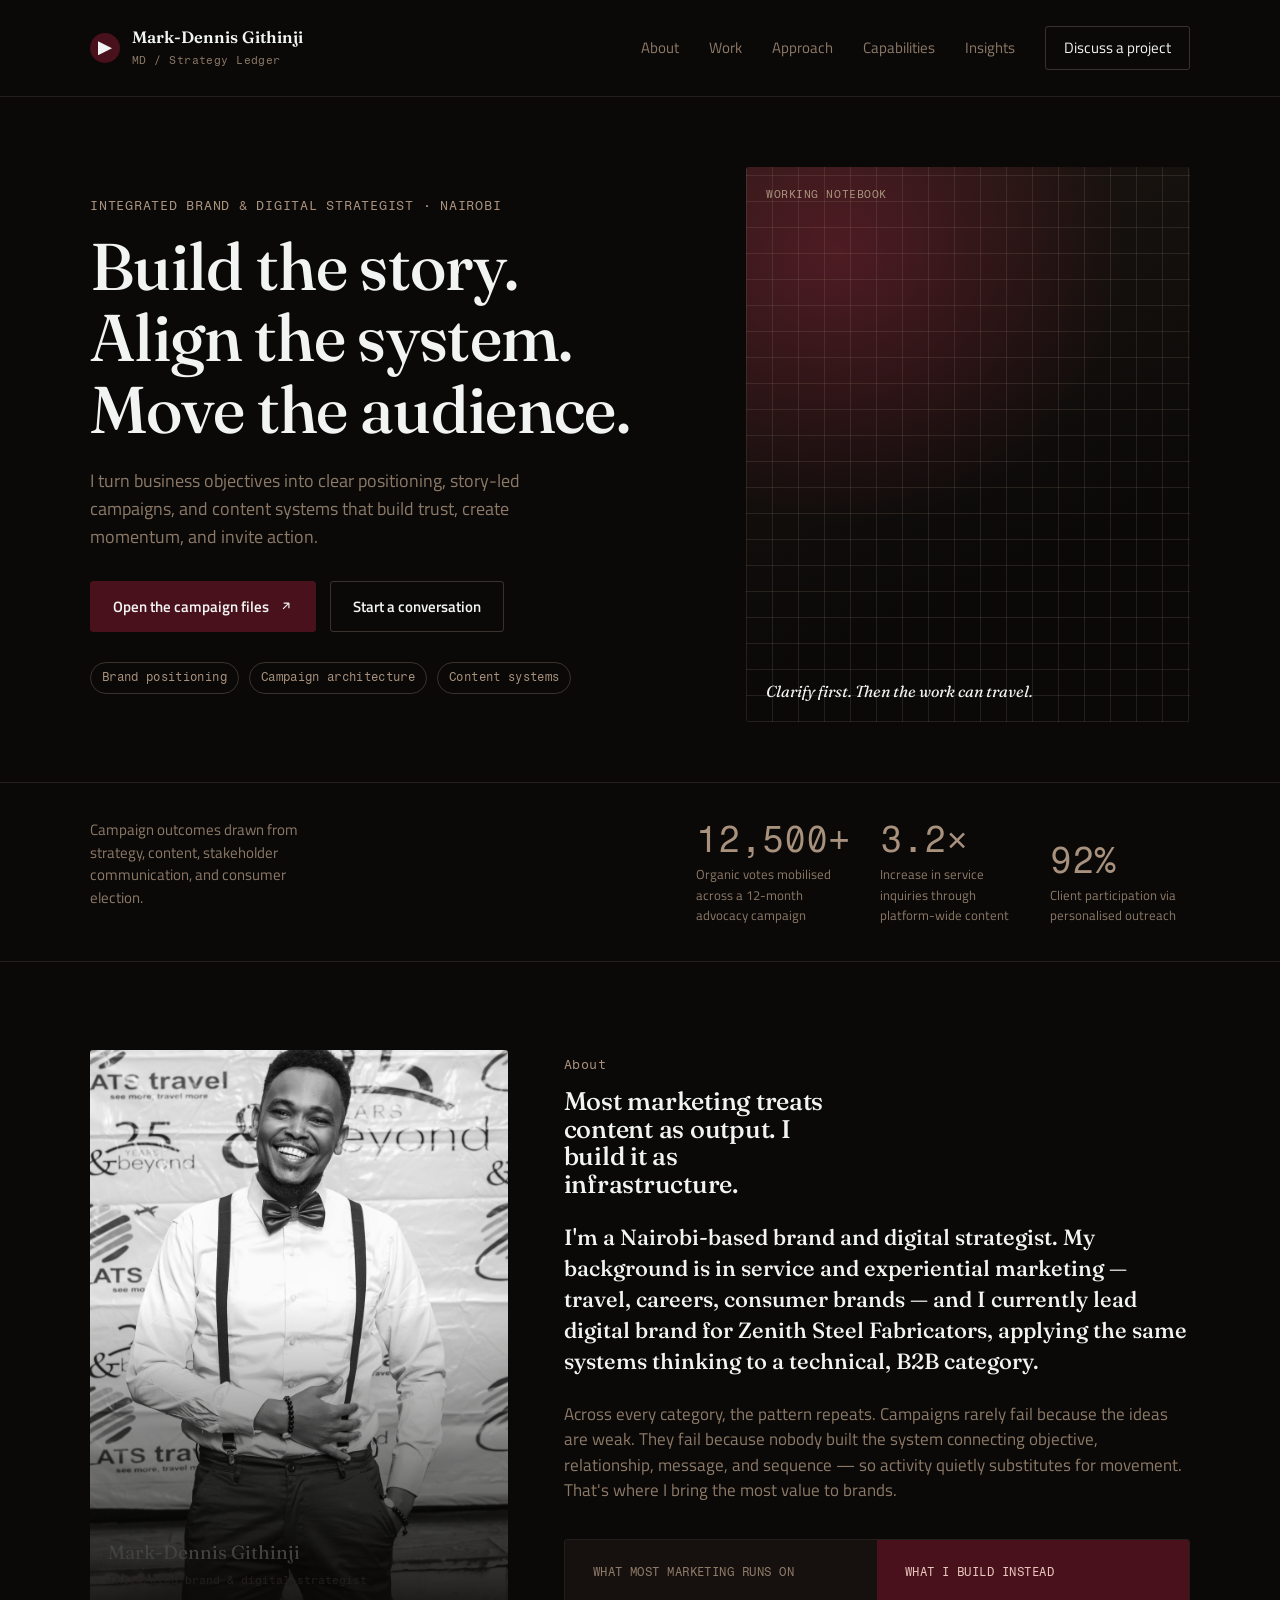
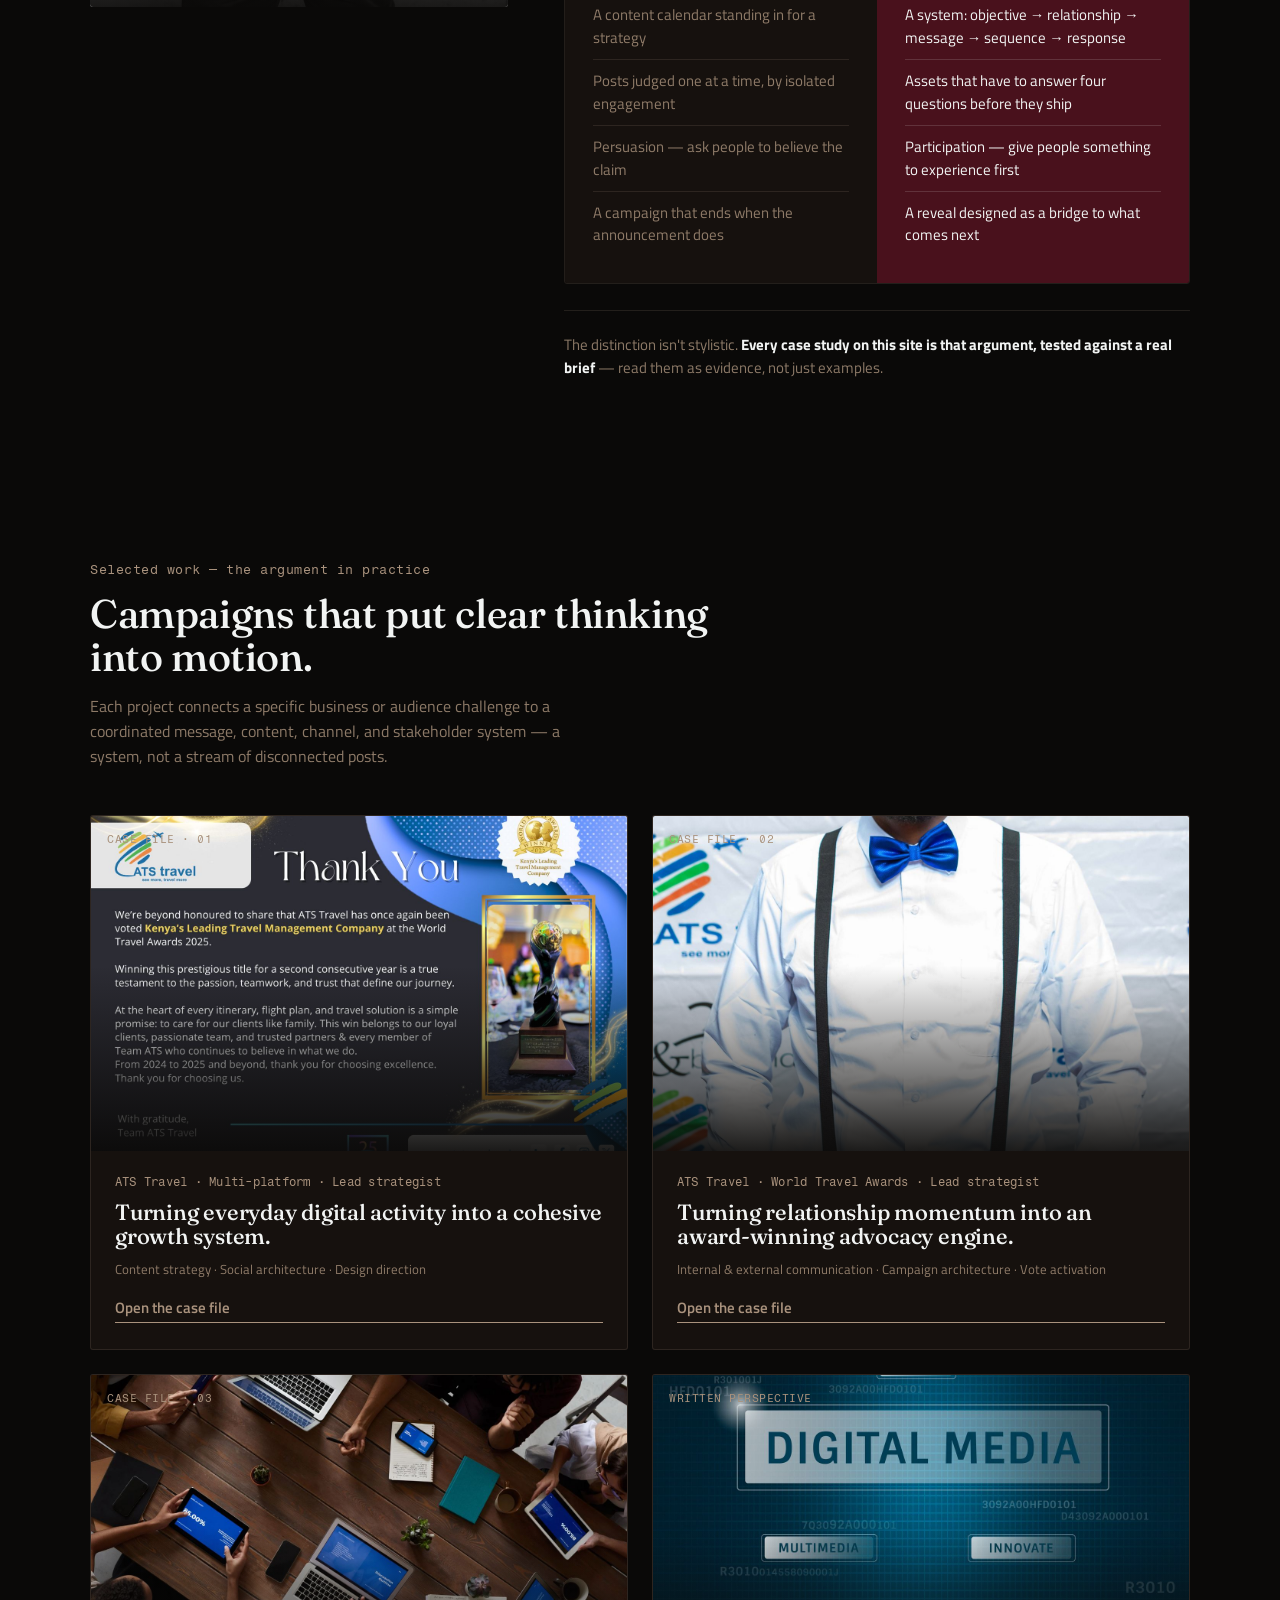
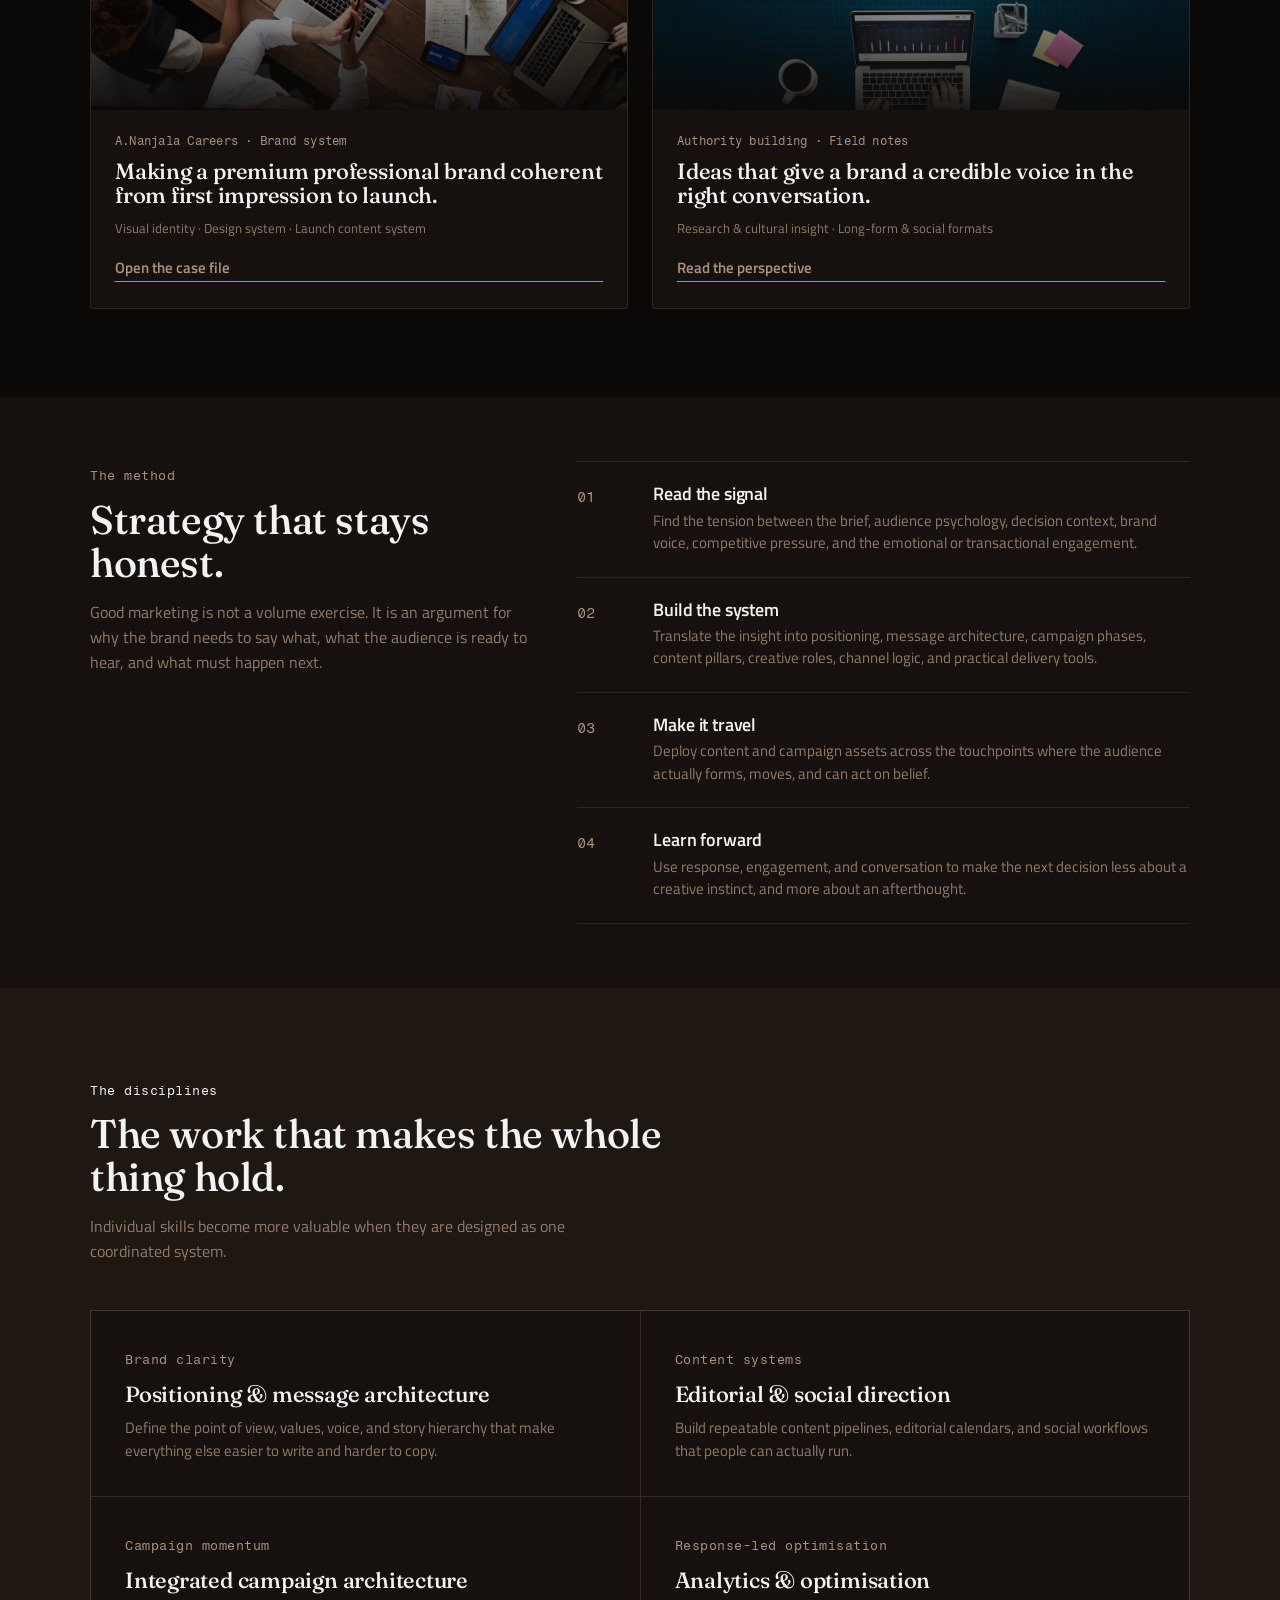
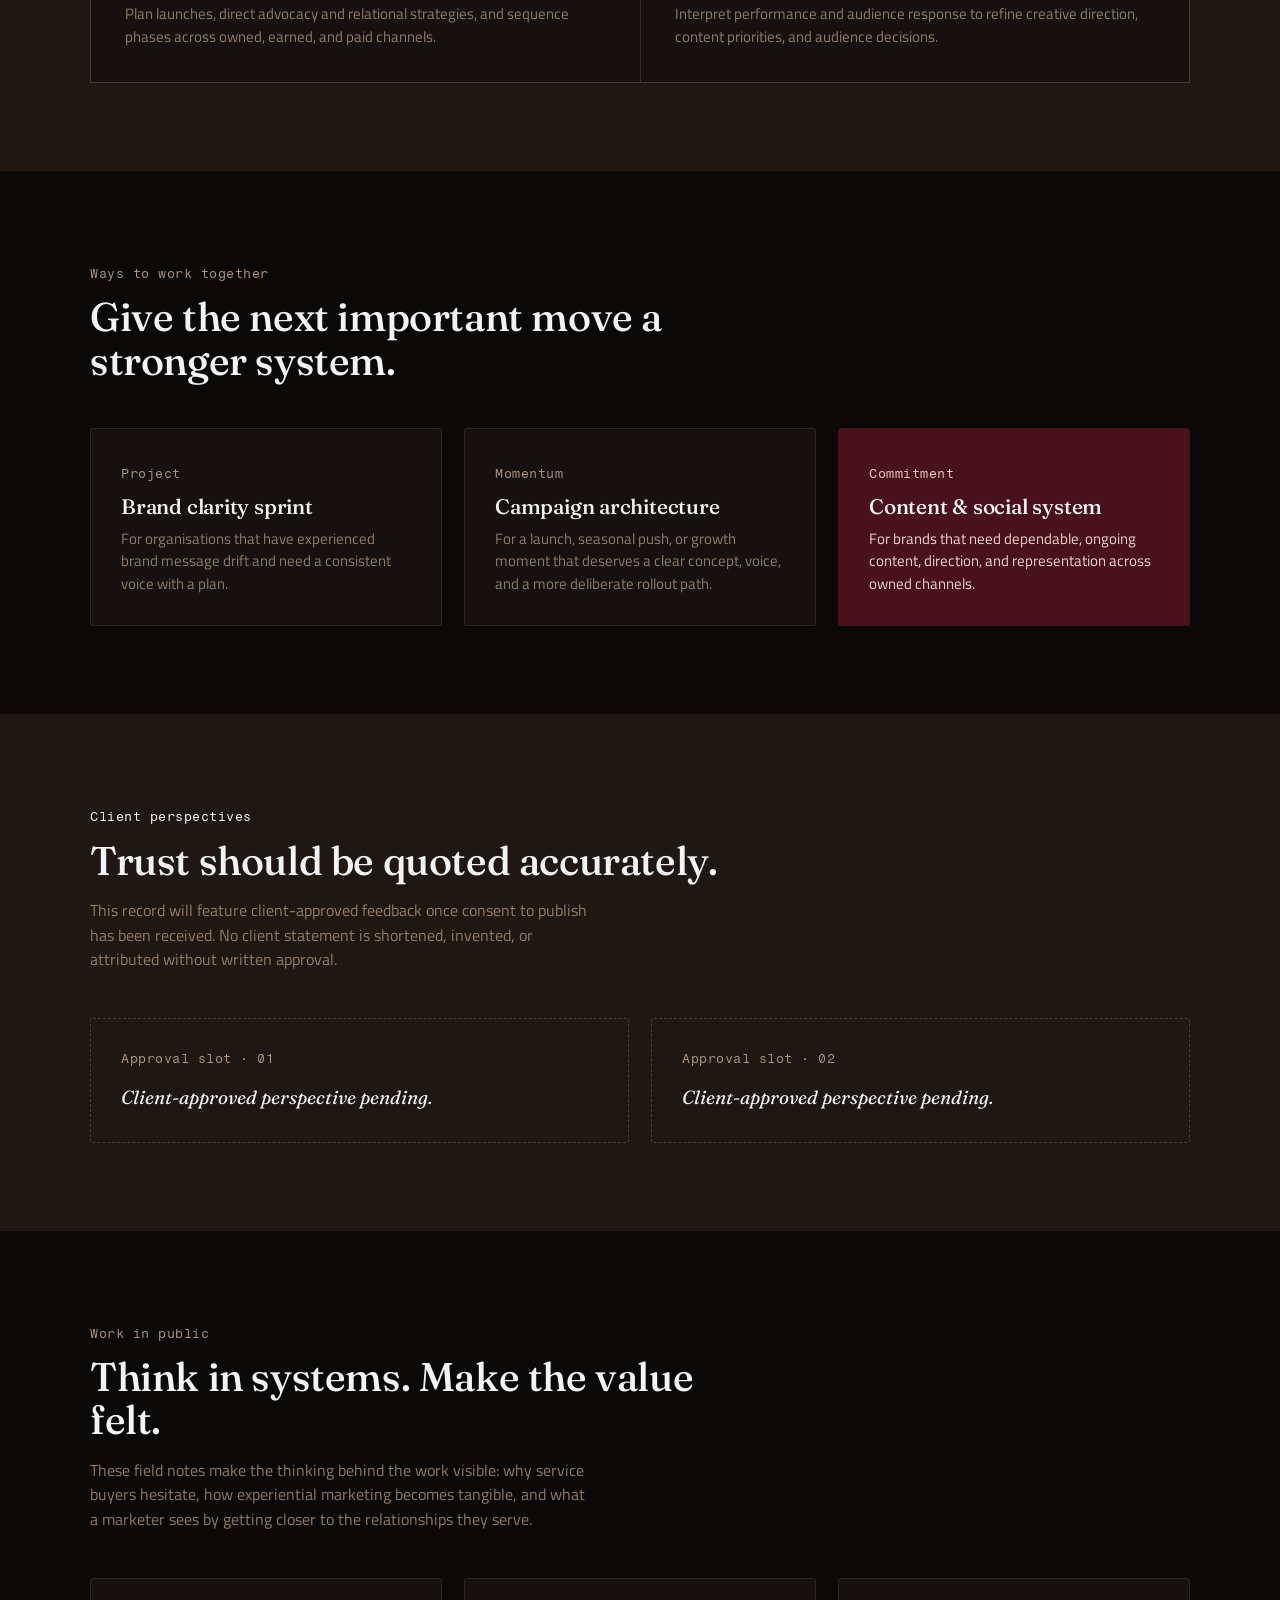
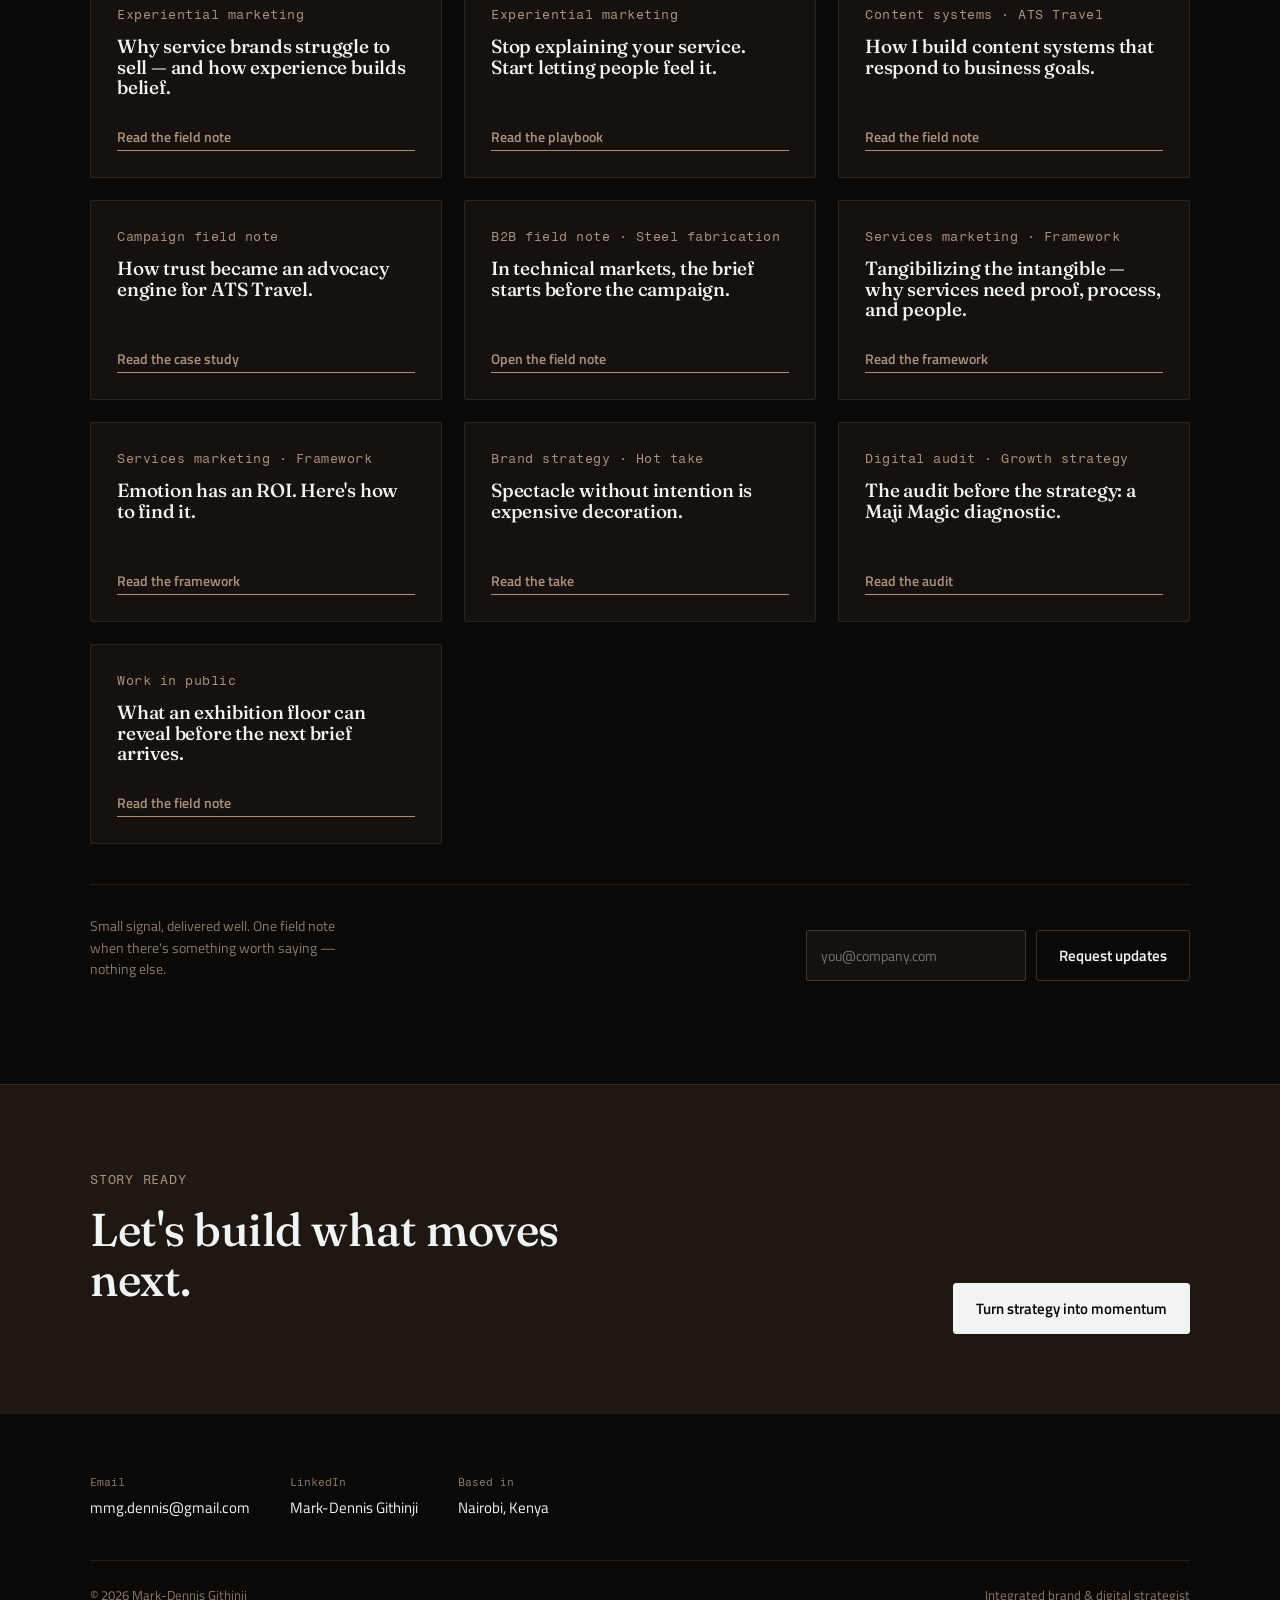
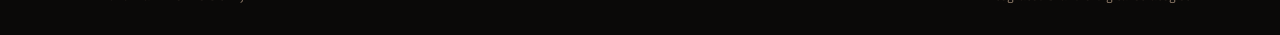
==== commit fe8168c5: "Add files via upload" ====
--- a/index.html
+++ b/index.html
@@ -82,7 +82,7 @@
 
 <section class="section" id="about">
   <div class="wrap about-row">
-    <div class="about-figure reveal">
+    <div class="about-figure reveal"><img class="figure-img" src="images/headshot-bw.jpg" alt="Mark-Dennis Githinji, portrait"><div class="figure-scrim"></div>
       <div class="about-figure-cap">
         <div class="name">Mark-Dennis Githinji</div>
         <div class="role">Integrated brand &amp; digital strategist</div>
@@ -132,7 +132,7 @@
     <div class="case-grid">
 
       <article class="case-tile reveal">
-        <div class="case-tile-figure"><span class="case-tile-kicker">Case file · 01</span></div>
+        <div class="case-tile-figure"><img class="figure-img" src="images/ats-thank-you.jpg" alt="ATS Travel World Travel Awards announcement"><div class="figure-scrim"></div><span class="case-tile-kicker">Case file · 01</span></div>
         <div class="case-tile-body">
           <span class="case-tile-client">ATS Travel · Multi-platform · Lead strategist</span>
           <h3>Turning everyday digital activity into a cohesive growth system.</h3>
@@ -142,7 +142,7 @@
       </article>
 
       <article class="case-tile reveal d1">
-        <div class="case-tile-figure"><span class="case-tile-kicker">Case file · 02</span></div>
+        <div class="case-tile-figure"><img class="figure-img" src="images/ats-award-duo-1.jpg" alt="Mark-Dennis Githinji and colleague celebrating the World Travel Awards win"><div class="figure-scrim"></div><span class="case-tile-kicker">Case file · 02</span></div>
         <div class="case-tile-body">
           <span class="case-tile-client">ATS Travel · World Travel Awards · Lead strategist</span>
           <h3>Turning relationship momentum into an award-winning advocacy engine.</h3>
@@ -152,7 +152,7 @@
       </article>
 
       <article class="case-tile reveal d2">
-        <div class="case-tile-figure"><span class="case-tile-kicker">Case file · 03</span></div>
+        <div class="case-tile-figure"><img class="figure-img" src="images/stock-meeting.jpg" alt="Team reviewing brand strategy materials"><div class="figure-scrim"></div><span class="case-tile-kicker">Case file · 03</span></div>
         <div class="case-tile-body">
           <span class="case-tile-client">A.Nanjala Careers · Brand system</span>
           <h3>Making a premium professional brand coherent from first impression to launch.</h3>
@@ -162,7 +162,7 @@
       </article>
 
       <article class="case-tile reveal d3">
-        <div class="case-tile-figure"><span class="case-tile-kicker">Written perspective</span></div>
+        <div class="case-tile-figure"><img class="figure-img" src="images/stock-digital.jpg" alt="Working with digital content systems"><div class="figure-scrim"></div><span class="case-tile-kicker">Written perspective</span></div>
         <div class="case-tile-body">
           <span class="case-tile-client">Authority building · Field notes</span>
           <h3>Ideas that give a brand a credible voice in the right conversation.</h3>
@@ -301,6 +301,26 @@
         <span class="section-label">B2B field note · Steel fabrication</span>
         <h3>In technical markets, the brief starts before the campaign.</h3>
         <a href="insights/steel-fabrication-field-note.html" class="text-link">Open the field note</a>
+      </article>
+      <article class="insight-tile reveal d1">
+        <span class="section-label">Services marketing · Framework</span>
+        <h3>Tangibilizing the intangible — why services need proof, process, and people.</h3>
+        <a href="insights/tangibilizing-the-intangible.html" class="text-link">Read the framework</a>
+      </article>
+      <article class="insight-tile reveal d2">
+        <span class="section-label">Services marketing · Framework</span>
+        <h3>Emotion has an ROI. Here's how to find it.</h3>
+        <a href="insights/feel-framework-emotional-roi.html" class="text-link">Read the framework</a>
+      </article>
+      <article class="insight-tile reveal">
+        <span class="section-label">Brand strategy · Hot take</span>
+        <h3>Spectacle without intention is expensive decoration.</h3>
+        <a href="insights/spectacle-without-intention.html" class="text-link">Read the take</a>
+      </article>
+      <article class="insight-tile reveal d1">
+        <span class="section-label">Digital audit · Growth strategy</span>
+        <h3>The audit before the strategy: a Maji Magic diagnostic.</h3>
+        <a href="insights/maji-magic-digital-audit.html" class="text-link">Read the audit</a>
       </article>
       <article class="insight-tile reveal d1">
         <span class="section-label">Work in public</span>
--- a/styles.css
+++ b/styles.css
@@ -158,6 +158,8 @@
   aspect-ratio: 4/5; border-radius: var(--radius); position: relative; overflow: hidden;
   background: radial-gradient(120% 90% at 20% 15%, rgba(122,34,51,.55), transparent 55%), linear-gradient(155deg, var(--panel2), var(--bg) 70%);
 }
+.figure-img{ position: absolute; inset: 0; width: 100%; height: 100%; object-fit: cover; z-index: 0; }
+.figure-scrim{ position: absolute; left:0; right:0; bottom:0; height: 55%; background: linear-gradient(to top, rgba(10,9,8,.92), transparent); z-index: 1; }
 .hero-figure::before{
   content:''; position:absolute; inset:0;
   background-image: repeating-linear-gradient(0deg, var(--hair) 0px, var(--hair) 1px, transparent 1px, transparent 26px),
